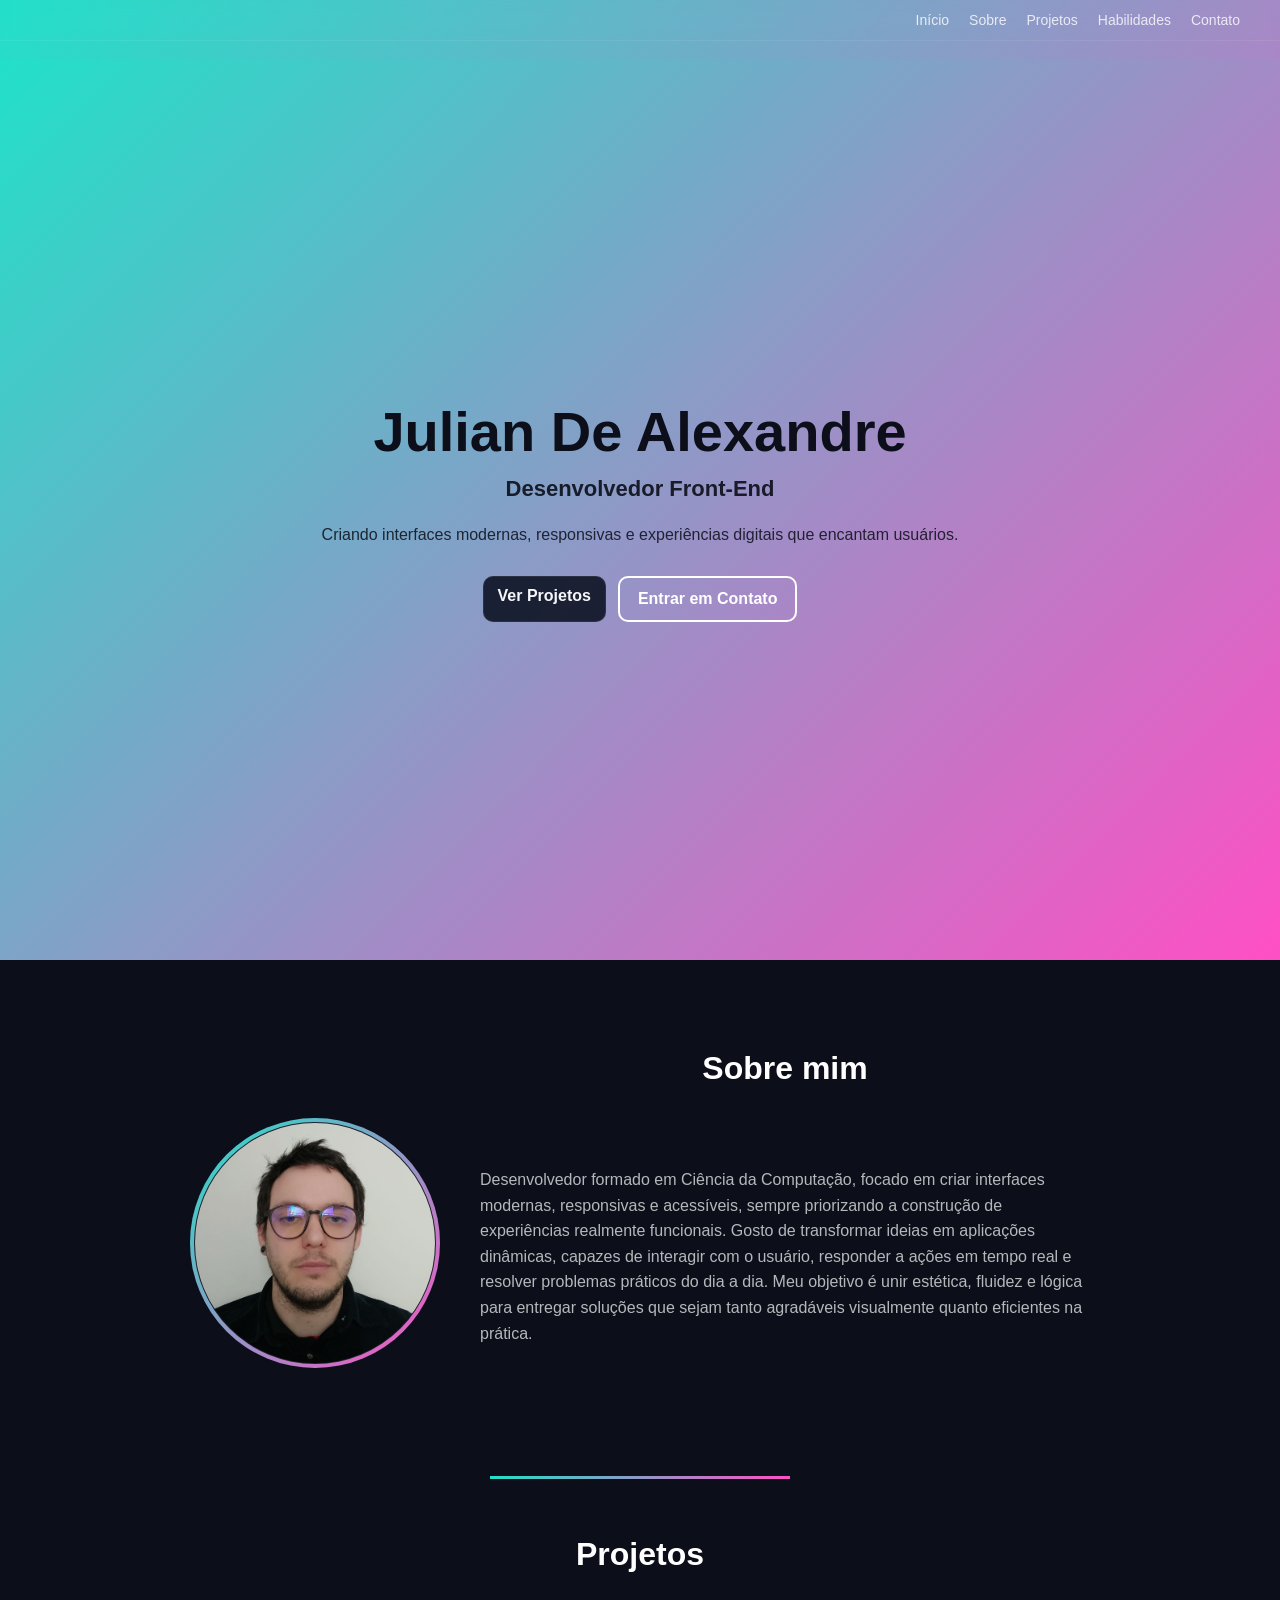
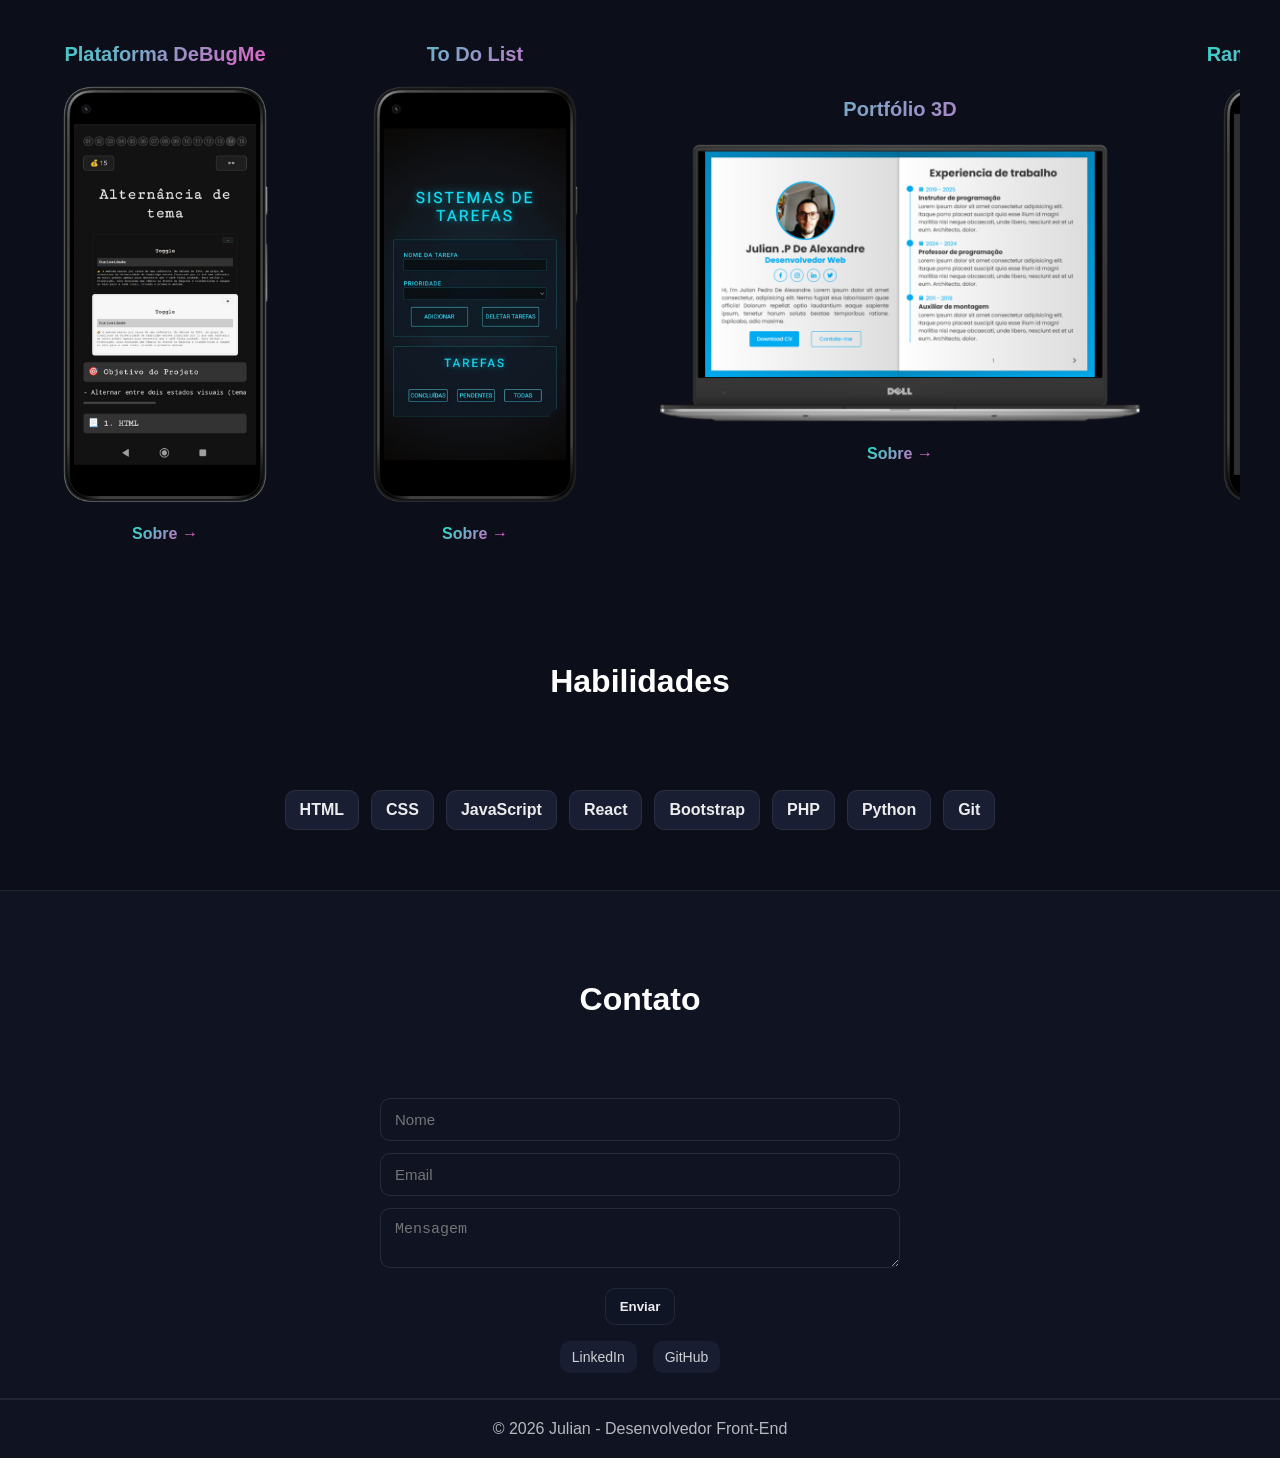
==== index.html @ 75be255b "fix: link relativo" ====
<!DOCTYPE html>
<html lang="pt-BR">

<head>
    <meta charset="UTF-8" />
    <meta name="viewport" content="width=device-width, initial-scale=1.0" />
    <title>Portfólio - Desenvolvedor Front-End</title>
    <link rel="stylesheet" href="./style.css">
    <link href='https://cdn.boxicons.com/3.0.7/fonts/brands/boxicons-brands.min.css' rel='stylesheet'>
    <!-- Basic Icons -->
<link href="https://cdn.boxicons.com/3.0.8/fonts/basic/boxicons.min.css" rel="stylesheet">
<!-- Filled Icons -->
<link href="https://cdn.boxicons.com/3.0.8/fonts/filled/boxicons-filled.min.css" rel="stylesheet">
<!-- Brand Icons -->
<link href="https://cdn.boxicons.com/3.0.8/fonts/brands/boxicons-brands.min.css" rel="stylesheet">
</head>

<body>
    <!-- Navbar fixa -->
    <header class="navbar">
        <div class="nav-container">
            <!-- <h1 class="logo">Julian</h1> -->
            <nav class="nav-links">
                <a href="#hero">Início</a>
                <a href="#sobre">Sobre</a>
                <a href="#projetos">Projetos</a>
                <a href="#habilidades">Habilidades</a>
                <a href="#contato">Contato</a>
            </nav>
        </div>
    </header>

    <!-- Hero -->
    <section id="hero" class="hero">
        <h1>Julian De Alexandre</h1>
        <h2>Desenvolvedor Front-End</h2>
        <p>Criando interfaces modernas, responsivas e experiências digitais que encantam usuários.</p>
        <div class="cta">
            <a href="#projetos" class="btn">Ver Projetos</a>
            <a href="#contato" class="btn-outline">Entrar em Contato</a>
        </div>
    </section>
    <!-- Sobre mim -->
    <section id="sobre" class="section">
        <div class="container">
            <div class="sobre">
                <div class="avatar-wrap">
                    <div class="avatar">
                        <img src="./img/1 (2).jpeg" alt="Avatar">
                    </div>
                </div>
                <div>
                    <h2 class="section-title">Sobre mim</h2>
                    <p class="paragraph-sobre">Desenvolvedor formado em Ciência da Computação, focado em criar interfaces modernas, responsivas e acessíveis, sempre priorizando a construção de experiências realmente funcionais. Gosto de transformar ideias em aplicações dinâmicas, capazes de interagir com o usuário, responder a ações em tempo real e resolver problemas práticos do dia a dia. Meu objetivo é unir estética, fluidez e lógica para entregar soluções que sejam tanto agradáveis visualmente quanto eficientes na prática.</p>
                </div>
            </div>
        </div>
    </section>
<div class="container-linha">
    <div class="linha-divisora"></div>
</div>

    <!-- Projetos -->
    <section id="projetos" class="section-projetos projetos">
        <div class="container">
            <h2 class="section-title-projects">Projetos</h2>

<!-- projeto1             -->
            <div class="projects-grid">
                <article class="card-smartphone">
                    <div class="thumb"
                        style="background-image: url('./img/WhatsApp Image 2026-01-15 at 19.53.18-portrait.png');">
                        <h3 id="3D">Plataforma DeBugMe</h3>
                    <div class="esq">
                        <i class='bx  bx-arrow-left-stroke'></i> 
                    </div>
                    <div class="dir">
                        <i class='bx  bx-arrow-right-stroke'></i> 
                    </div>
                    </div>
                    <div class="card-info">
                        <span class="card-sobre"
                            onclick="openModal('Plataforma DeBugMe', 'DeBugMe é uma plataforma criada para solucionar uma demanda real em uma escola de programação, onde faltavam projetos que ajudassem os alunos a evoluir e avançar de nível constantemente. A plataforma foi pensada para ser simples, rápida e funcional. O objetivo era ter tutoriais hospedados e de fácil acesso. ', 'https://julianpedrodealexandre.github.io/Projeto-Plataforma-DeBugMe/')">Sobre
                            →</span>
                    </div>
                </article>
<!-- projeto 2 -->
                <article class="card-smartphone">
                    <div class="thumb"
                        style="background-image: url('./img/WhatsApp\ Image\ 2026-01-15\ at\ 21.52.43-portrait.png');">
                        <h3>To Do List</h3>

                    </div>
                    <div class="card-info">
                        <span class="card-sobre"
                            onclick="openModal('To Do List', 'To Do List é um sistema de gerenciamento de tarefas que permite atribuir níveis de prioridade, filtrar itens por status de conclusão e persistir os dados localmente utilizando localStorage, garantindo que as informações permaneçam disponíveis mesmo após o encerramento da sessão do navegador. ', 'https://julianpedrodealexandre.github.io/ListaTarefasJs/')">Sobre
                            →</span>
                    </div>
                </article>
<!-- projeto 3                 -->
                <article class="card-laptop">
                    <div class="thumb-laptop"
                        style="background-image: url('./img/imagem_2026-01-15_225317561-front.png');">
                        <h3 class="h3-laptop">Portfólio 3D</h3>

                    </div>
                    <div class="card-info-laptop">
                        <span class="card-sobre-laptop"
                            onclick="openModal('Portfólio 3D', 'Portfólio 3D desenvolvido utilizando exclusivamente HTML e CSS, explorando transformações 3D, perspectiva e animações para criar uma experiência visual interativa. O projeto faz uso de CSS Transform, Transitions e Keyframes para simular profundidade, rotação e movimentos suaves, resultando em uma interface moderna e imersiva. ', 'https://julianpedrodealexandre.github.io/Portfolio3D/')">Sobre
                            →</span>
                    </div>
                </article>
<!-- projeto 4 -->
                <article class="card-smartphone">
                    <div class="thumb"
                        style="background-image: url('./img/WhatsApp\ Image\ 2026-01-19\ at\ 10.51.46-portrait.png')">
                        <h3>Ramdom User Generator</h3>

                    </div>
                    <div class="card-info">
                        <span class="card-sobre"
                            onclick="openModal('Ramdom User Generator', 'Este projeto é um Gerador de Perfil de Usuário que consome dados reais da API Random User. Ele exibe informações como nome, e-mail, data de nascimento, endereço, telefone e senha, tudo organizado em um card elegante e responsivo. O usuário pode navegar entre as informações através de ícones interativos, com animações suaves, e gerar novos perfis com um clique. O objetivo do projeto é demonstrar habilidades em HTML, CSS moderno (responsivo), JavaScript, consumo de API externa, manipulação dinâmica do DOM e criação de componentes reutilizáveis e organizados. ', 'https://julianpedrodealexandre.github.io/Card-Api/')">Sobre
                            →</span>
                    </div>
                </article>
<!-- projeto 5 -->
                <article class="card-smartphone">
                    <div class="thumb"
                        style="background-image: url('./img/WhatsApp\ Image\ 2026-01-21\ at\ 16.01.15-portrait.png')">
                        <h3>Tarefas React</h3>

                    </div>
                    <div class="card-info">
                        <span class="card-sobre"
                            onclick="openModal('Tarefas React', 'Aplicação desenvolvida em React com foco em organização pessoal. O projeto utiliza componentes reutilizáveis e hooks para gerenciar o estado da aplicação de forma simples e eficiente.', 'https://julianpedrodealexandre.github.io/Lista-de-tarefas-React/')">Sobre
                            →</span>
                    </div>
                </article>
            </div>

        </div>
    </section>

    <div id="modal" class="modal">
        <div class="modal-content">
            <span class="close" onclick="closeModal()">&times;</span>
            <h2 id="modalTitle"></h2>
            <p id="modalText"></p>
            <br>
            <span class="pill-modal">HTML</span>
            <span class="pill-modal">CSS</span>
            <span class="pill-modal">JavaScript</span>
            <br>
            <a id="modalLink" href="#" target="_blank" class="btn-github">Ver no GitHub</a>
            <span class="close" onclick="closeModal()">&times;</span>

        </div>
    </div>

    <!-- Habilidades -->
    <section id="habilidades" class="section-habilities">
        <div class="container">
            <h2 class="section-title">Habilidades</h2>
            <div class="skills-wrap">
                <div class="pill-icon">
                    <i class='bxl  bx-html5'></i>
                    <span class="pill">HTML</span>
                </div>
                <div class="pill-icon">
                    <i class='bxl  bx-css3'></i>
                    <span class="pill">CSS</span>
                </div>
                <div class="pill-icon">
                    <i class='bxl  bx-javascript'></i>
                    <span class="pill">JavaScript</span>
                </div>
                <div class="pill-icon">
                    <i class='bxl  bx-react'></i>
                    <span class="pill">React</span>
                </div>
                <div class="pill-icon">
                    <i class='bxl  bx-bootstrap'></i>
                    <span class="pill">Bootstrap</span>
                </div>
                <div class="pill-icon">
                    <i class='bxl  bx-php'></i>
                    <span class="pill">PHP</span>
                </div>
                <div class="pill-icon">
                    <i class='bxl  bx-python'></i>
                    <span class="pill">Python</span>
                </div>
                <div class="pill-icon">
                    <i class='bxl  bx-git'></i>
                    <span class="pill">Git</span>
                </div>
            </div>
        </div>
    </section>

    <!-- Contato -->
    <section id="contato" class="section contact">
        <div class="container" style="max-width: 720px;">
            <h2 class="section-title">Contato</h2>
            <form>
                <input type="text" class="input" placeholder="Nome" required />
                <input type="email" class="input" placeholder="Email" required />
                <textarea class="input" placeholder="Mensagem" required></textarea>
                <div class="actions">
                    <button type="submit" class="btn">Enviar</button>
                </div>
            </form>
            <div class="social">
                <a href="https://www.linkedin.com/in/julian-pedro-de-alexandre-ab5a91269/" target="_blank">LinkedIn</a>
                <a href="https://github.com/JulianPedroDeAlexandre" target="_blank">GitHub</a>
            </div>
        </div>
    </section>

    <footer>
        © 2026 Julian - Desenvolvedor Front-End
    </footer>

    <script src="./script.js"></script>
</body>

</html>
---- style.css ----
/* RESET E BASE */
* {
    margin: 0;
    padding: 0;
    box-sizing: border-box;
}

html,
body {
    height: 100%;
    font-family: 'Segoe UI', sans-serif;
    /* background: #0c0f1a; */
    color: #fff;
    background: linear-gradient(135deg, var(--accent-a), var(--accent-b));

}

img {
    max-width: 100%;
    display: block;
}

h1,
h2,
h3,
h4,
p {
    margin-bottom: 12px;
}

.h3-laptop{
    margin-top: 85px;
}

/* PALETA */
:root {
    --bg: #0c0f1a;
    --bg-soft: #0f1322;
    --card: #111627;
    --accent-a: #22e0c9;
    --accent-b: #ff4fc4;
    --muted: rgba(255, 255, 255, 0.7);
    --line: rgba(255, 255, 255, 0.08);
}

/* NAVBAR FIXA */
.navbar {
    position: fixed;
    top: 0;
    left: 0;
    width: 100%;
    /* Transparência + blur */
    /* background: linear-gradient(135deg, var(--accent-a), var(--accent-b)); */
    backdrop-filter: blur(10px);
    /* aplica o desfoque */
    -webkit-backdrop-filter: blur(10px);
    /* suporte Safari */

    border-bottom: 1px solid var(--line);
    z-index: 999;
    padding: 12px 24px;
    transition: background 0.3s ease;
}


.nav-container {
    max-width: 1200px;
    margin: 0 auto;
    display: flex;
    justify-content: end;
    align-items: center;
}

.logo {
    font-size: 20px;
    font-weight: 700;
    background: linear-gradient(135deg, var(--accent-a), var(--accent-b));
    -webkit-background-clip: text;
    -webkit-text-fill-color: transparent;

}

.nav-links {
    display: flex;
    gap: 20px;
}

.nav-links a {
    color: #fff;
    text-decoration: none;
    font-size: 14px;
    opacity: 0.8;
    transition: opacity 0.2s ease, color 0.2s ease;
}

.nav-links a:hover {
    opacity: 1;
    color: var(--accent-a);
}

body {
    padding-top: 60px;
}

/* HERO */
.hero {
    min-height: 100vh;
    display: flex;
    flex-direction: column;
    justify-content: center;
    align-items: center;
    text-align: center;
    background: linear-gradient(135deg, var(--accent-a), var(--accent-b));
    color: #0c0f1a;
    padding: 24px;
}

.hero h1 {
    font-size: clamp(32px, 6vw, 56px);
    font-weight: 800;
}

.hero h2 {
    font-size: clamp(16px, 2.2vw, 22px);
    opacity: 0.9;
}

.hero p {
    max-width: 640px;
    margin-top: 12px;
    opacity: 0.85;
}

.hero .cta {
    margin-top: 20px;
    display: inline-flex;
    gap: 12px;
    flex-wrap: wrap;
}

.btn,
.btn-outline {
    padding: 12px 18px;
    border-radius: 10px;
    font-weight: 600;
    text-decoration: none;
    cursor: pointer;
    transition: transform .2s ease, opacity .2s ease, background .2s ease;
}

.btn {
    padding: 10px 14px;
    border-radius: 10px;
    background: var(--card);
    border: 1px solid var(--line);
    font-weight: 600;
    color: #fff;
    opacity: 0.92;
    transition: transform .2s ease, opacity .2s ease;
}

.btn:hover {
    transform: scale(1.04);
}

.btn-outline {
    border: 2px solid #fff;
    color: #fff;
    background: transparent;
}

.btn-outline:hover {
    background: rgba(255, 255, 255, 0.12);
    transform: scale(1.03);
}

/* SEÇÕES BASE */
.section {
    padding: 50px 12px 0 12px;
    background: var(--bg);
    color: #fff;
}

.section-projetos{
    padding: 0 12px 0 12px;
    background: var(--bg);
    color: #fff;
}

.section-habilities {
    padding: 60px;
    background: var(--bg);
    color: #fff;
}


.container {
    width: 100%;
    max-width: 1200px;
    margin: 0 auto;
}

.section-title {
    font-size: clamp(24px, 4vw, 32px);
    font-weight: 800;
    text-align: center;
    margin-bottom: 80px;
    margin-top: 40px;
}

.section-title-projects{
    font-size: clamp(24px, 4vw, 32px);
    font-weight: 800;
    text-align: center;
    margin-bottom: 70px;
}

/* SOBRE MIM */
.sobre {
    display: grid;
    grid-template-columns: 140px 1fr;
    gap: 150px;
    align-items: center;
    justify-content: center;
    max-width: 900px;
    margin: 0 auto;
}

.avatar-wrap {
    width: 250px;
    height: 250px;
    border-radius: 50%;
    padding: 4px;
    background: linear-gradient(135deg, var(--accent-a), var(--accent-b));
}

.avatar {
    width: 100%;
    height: 100%;
    border-radius: 50%;
    background: var(--bg);
    overflow: hidden;
    border: 1px solid var(--line);
}

.avatar img {
    width: 100%;
    height: 100%;
    object-fit: cover;
    object-position: center;
    object-position: center -80px;

}

.sobre p {
    color: var(--muted);
    line-height: 1.6;
}

/* PROJETOS */



/* CARD EM FORMATO DE SMARTPHONE */
.card-smartphone {
    margin-top: 20px;
    width: 250px;
    /* largura perfeita */
    height: 480px;
    /* proporção smartphone */
    background: transparent;
    border-radius: 32px;
    /* padding: 14px; */
    display: flex;
    flex-direction: column;
    align-items: center;
    transition: .3s ease;
}

.card-laptop {
    width: 480px;
    /* largura perfeita */
    height: 420px;
    /* proporção smartphone */
    background: transparent;
    border-radius: 32px;
    /* padding: 14px; */
    display: flex;
    flex-direction: column;
    align-items: center;
    transition: .3s ease;
}

.card-smartphone:hover {
    transform: translateY(-6px);
}

.card-laptop:hover{
    transform: translateY(-6px);

}

/* Área que mostra o print do projeto */
.card-smartphone .thumb {
    width: 100%;
    height: 100%;
    background-size: cover;
    background-position: top;
    background-repeat: no-repeat;
    border-radius: 22px;
}

.card-laptop .thumb-laptop {
    width: 100%;
    height: 100%;
    background-size: cover;
    background-position: top;
    background-repeat: no-repeat;
    border-radius: 22px;
}
/* Texto inferior */
.card-info {
    text-align: center;
}
.card-info-laptop {
    text-align: center;
    
}

h3 {
    font-size: 20px;
    text-align: center;
    margin: -20px;
    background: linear-gradient(135deg, var(--accent-a), var(--accent-b));
    -webkit-background-clip: text;
    background-clip: text;
    color: transparent;
}

h5{
    /* display: none; */
    font-size: 15px;
    text-align: center;
    background: linear-gradient(135deg, var(--accent-a), var(--accent-b));
    -webkit-background-clip: text;
    background-clip: text;
    margin-top: -50px;
    margin-bottom: 20px;
}

.paragraph-sobre{
    margin-bottom: 130px;

}

.container-linha{
    
width: 100%;
height: 60px;
display: flex;
justify-content: center;
background-color: #0c0f1a;
}

.linha-divisora{
    height: 3px;
    width: 300px;
    background: linear-gradient(135deg, var(--accent-a), var(--accent-b));
}

.card-info a{
    display: inline-block;
    /* margin-top: 5px; */
    font-weight: 600;
    background: linear-gradient(135deg, var(--accent-a), var(--accent-b));
    -webkit-background-clip: text;
    background-clip: text;
    color: transparent;
     margin-top: 15px;
    padding: 10px 16px;
}

.btn-github {
    display: inline-block;
    margin-top: 15px;
    padding: 10px 16px;
    background: #1b2035;
    color: #fff;
    border-radius: 10px;
    text-decoration: none;
    transition: transform .2s ease, opacity .2s ease;

}

.btn-github:hover{
    
    transform: translateY(-3px);
    opacity: 1;

}

.pill-modal {
    padding: 4px 8px;
    border-radius: 10px;
    background: #1b2035;
    border: 1px solid var(--line);
    font-weight: 400;
    color: #fff;
    opacity: 0.92;
    transition: transform .2s ease, opacity .2s ease;
    /* background: linear-gradient(135deg, var(--accent-a), var(--accent-b)); */
}

.card-sobre {
    font-weight: 600;
    background: linear-gradient(135deg, var(--accent-a), var(--accent-b));
    -webkit-background-clip: text;
    background-clip: text;
    color: transparent;
    cursor: pointer;
    
}

.card-sobre-laptop {
    font-weight: 600;
    background: linear-gradient(135deg, var(--accent-a), var(--accent-b));
    -webkit-background-clip: text;
    background-clip: text;
    color: transparent;
    cursor: pointer;
    
}

.card-sobre:hover, .card-sobre-laptop:hover {
    opacity: .8;
}

 .dir{
        position:relative;
        top: 200px;
        left: 230px;
        font-size: 20px;
        display: none;
    }

    .esq {
        position: relative;
        top: 229px;
        right: 1px;
        font-size: 20px;
        display: none;
     
    }

@media (min-width: 768px) {
    .card {
        grid-column: span 4;
    }

    .card__thumb {
        height: 160px;
    }
    

   
}

/* HABILIDADES */
.skills-wrap {
    display: flex;
    flex-wrap: wrap;
    gap: 12px;
    justify-content: center;
    max-width: 900px;
    margin: 0 auto;
}

.pill {
    padding: 10px 14px;
    border-radius: 10px;
    background: #1b2035;
    border: 1px solid var(--line);
    font-weight: 600;
    color: #fff;
    opacity: 0.92;
    transition: transform .2s ease, opacity .2s ease;
    /* background: linear-gradient(135deg, var(--accent-a), var(--accent-b)); */
}

.pill-modal {
    padding: 4px 8px;
    border-radius: 10px;
    background: #1b2035;
    border: 1px solid var(--line);
    font-weight: 400;
    color: #fff;
    opacity: 0.92;
    transition: transform .2s ease, opacity .2s ease;
    /* background: linear-gradient(135deg, var(--accent-a), var(--accent-b)); */
}

.pill-icon {
    display: flex;
    flex-direction: column;
    align-items: center;
}

.pill-icon i {
    font-size: 60px;
    margin-bottom: 10px;

}

/* .pill-modal:hover{
    transform: translateY(-3px);
    opacity: 1;
    cursor:pointer;
} */

.pill:hover {
    transform: translateY(-3px);
    opacity: 1;
}

/* CONTATO */
.contact {
    background: #0f1322;
    border-top: 1px solid var(--line);
    border-bottom: 1px solid var(--line);
}

.contact form {
    max-width: 520px;
    margin: 0 auto;
    display: grid;
    gap: 12px;
}

.input {
    width: 100%;
    padding: 12px 14px;
    border-radius: 10px;
    background: #0f1322;
    border: 1px solid rgba(255, 255, 255, 0.1);
    color: #fff;
    font-size: 15px;
    transition: border-color .2s ease, box-shadow .2s ease;
}

.input:focus {
    outline: none;
    border-color: var(--accent-a);
    box-shadow: 0 0 0 3px rgba(34, 224, 201, 0.15);
}

.contact .actions {
    display: flex;
    justify-content: center;
    margin-top: 8px;
}

.social {
    display: flex;
    justify-content: center;
    gap: 16px;
    margin-top: 16px;
    margin-bottom: 25px;

}

.social a {
    background: #1b2035;
    padding: 8px 12px;
    border-radius: 10px;
    text-decoration: none;
    color: #fff;
    font-size: 14px;
    opacity: 0.8;
    transition: opacity .2s ease, transform .2s ease;
}

.social a:hover {
    opacity: 1;
    transform: translateY(-2px);
}

/* FOOTER */
footer {
    padding: 20px;
    text-align: center;
    color: var(--muted);
    border-top: 1px solid var(--line);
    background: #0f1322;


}

/* Modal */
.modal {
    display: none;
    position: fixed;
    inset: 0;
    background: rgba(0,0,0,0.6);
    justify-content: center;
    align-items: center;
    z-index: 9999; /* mais alto */
}

.modal-content {
        background: linear-gradient(135deg, var(--accent-a), var(--accent-b));

    width: 90%;
    max-width: 500px;
    padding: 20px;
    border-radius: 12px;
    position: relative; /* necessário */
    z-index: 10000; /* garante sobreposição */
    color: #0c0f1a;
}


.close {
    position: absolute;
    right: 12px;
    top: -3px;
    font-size: 32px;
    cursor: pointer;
    color: #000;
    z-index: 10001;
}
.close:hover {
    opacity: .6;
}


/* PROJETOS - CARROSSEL HORIZONTAL */
.projects-grid {
    display: flex;
    gap: 60px;
    overflow-x: auto;
    overflow-y: hidden;
    white-space: nowrap;
    scroll-behavior: smooth;
    cursor: grab;
    padding-bottom: 20px;
}   

.projects-grid:active {
    cursor: grabbing;
}

.projects-grid > * {
    flex: 0 0 auto; /* impede que os cards estiquem */
}

.projects-grid::-webkit-scrollbar {
    display: none; /* oculta scrollbar */
}
.h3-laptop{
    margin-top: 55px;
}
/* --------------------------------------------------RESPONSIVIDADE-------------------------------------- */
@media (max-width: 480px) {
   .nav-container {
   
    justify-content: center;
    
}

    body {
    padding-top: 0;
}
  h1 {
    font-size: clamp(24px, 8vw, 32px);
  }
  h2 {
    font-size: clamp(14px, 5vw, 18px);
    text-align: center;

  }


  p {
    font-size: 14px;
    line-height: 1.4;
  }

  .h3-laptop{
    margin-top: 85px;
}

.section-title-projects{
    font-size: clamp(24px, 4vw, 32px);
    font-weight: 800;
    text-align: center;
    margin-bottom: 35px;
}
}


@media (max-width: 480px) {
  .nav-links {
    gap: 12px;
  }
  .nav-links a {
    font-size: 12px;
  }
}
@media (max-width: 480px) {

    .dir, .esq{
        display: block;
    }

    .dir{
        top: 260px;
        left: 312px;
        font-size: 30px;
        color: #fff;
        
    }

    .esq{
        top: 294px;
        right: 10px;
        font-size: 30px;
color: #fff;
    }
  .card-smartphone {
    width: 100%;
    height: 100%;
    margin: 25px auto 20px auto;
  }
  .card-laptop {
    width: 90%;
    height: auto;
    margin: 0 200px 20px 200px;
  }

  .card-smartphone .thumb{
    height: 610px; /* altura fixa mais amigável */
  }

  .card-laptop .thumb-laptop {
    width: 650px;
    height: 530px; /* altura fixa mais amigável */
  }

}
@media (max-width: 480px) {
  .projects-grid {
    gap: 20px;
    padding: 0 10px 20px 10px;
  }
}
@media (max-width: 480px) {
  .section {
    padding: 40px 8px 0 8px;
  }
  .section-title {
    margin-bottom: 40px;
    font-size: 22px;
  }
}
@media (max-width: 480px) {
  .sobre {
    grid-template-columns: 1fr;
    gap: 20px;
    text-align: center;
  }
  .avatar-wrap {
    margin: 0 auto;
  }

  .nav-container {
   
    justify-content: center;
    
}
}
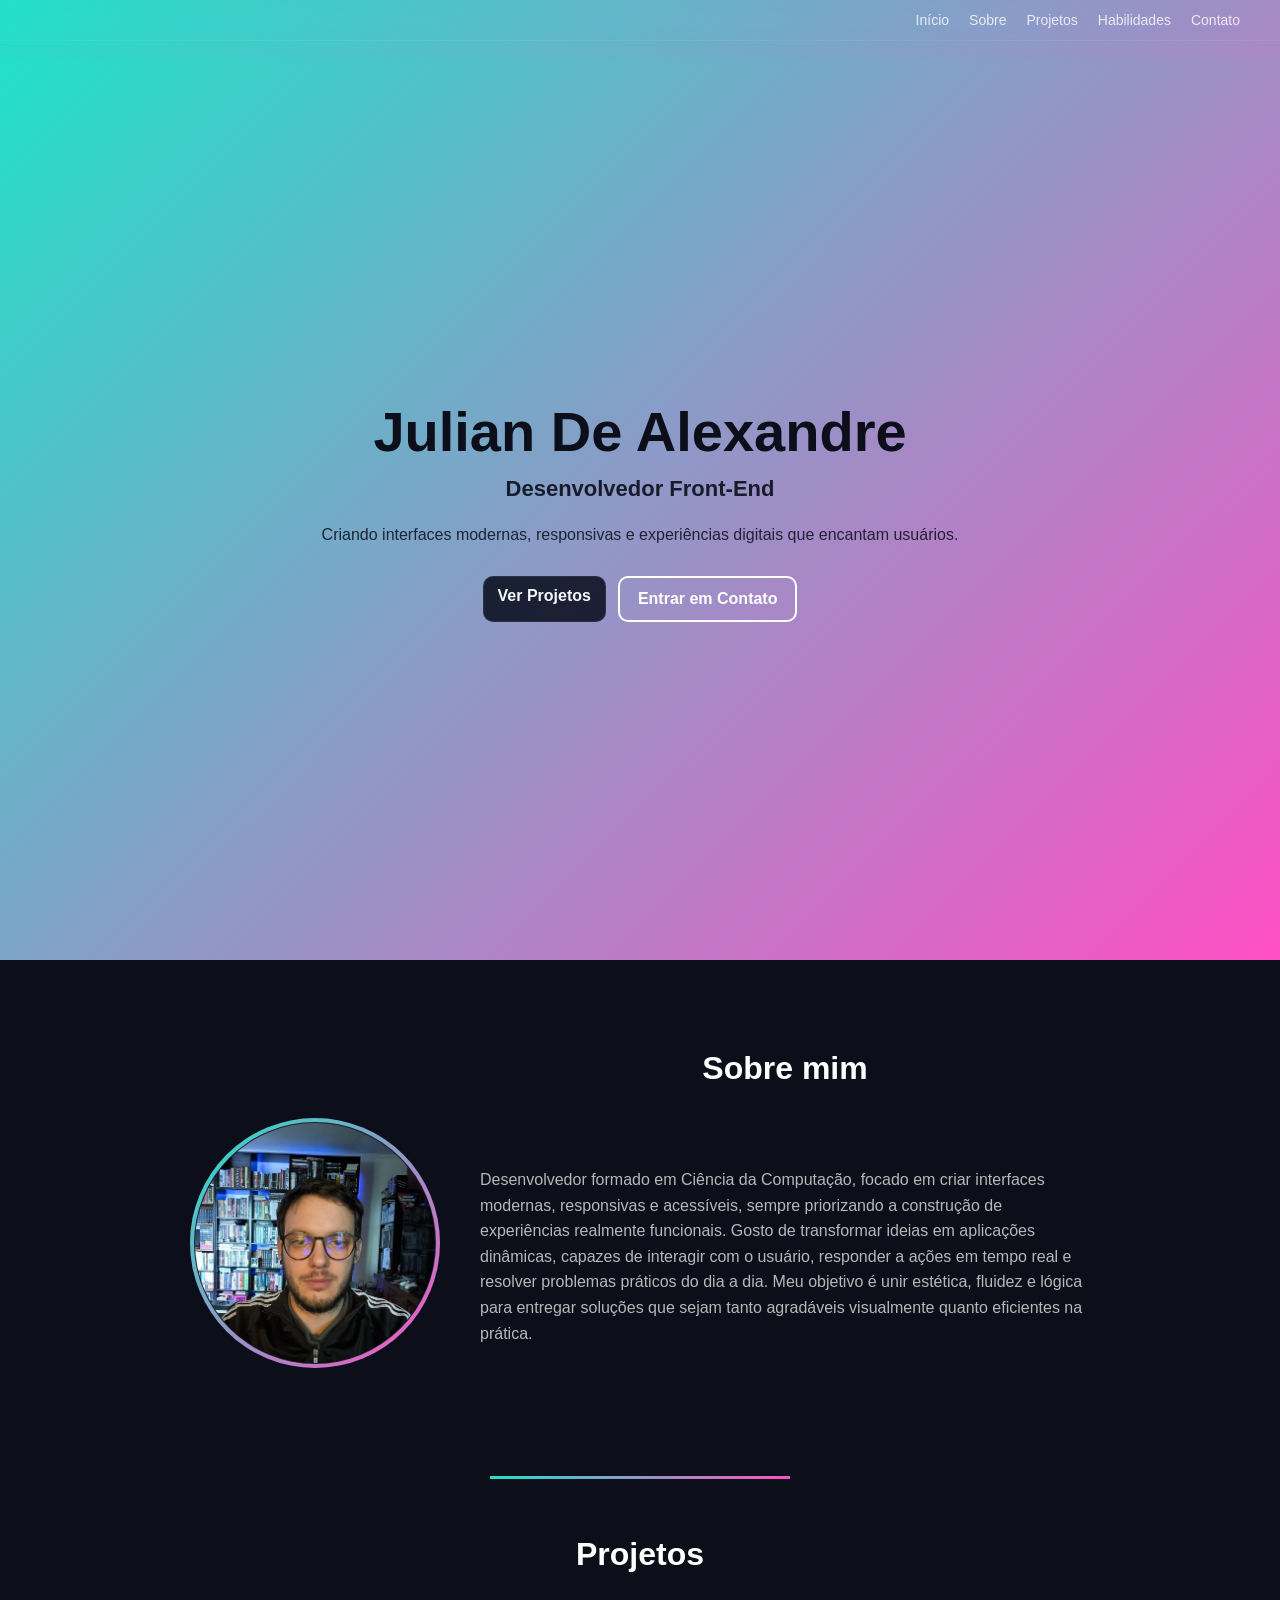
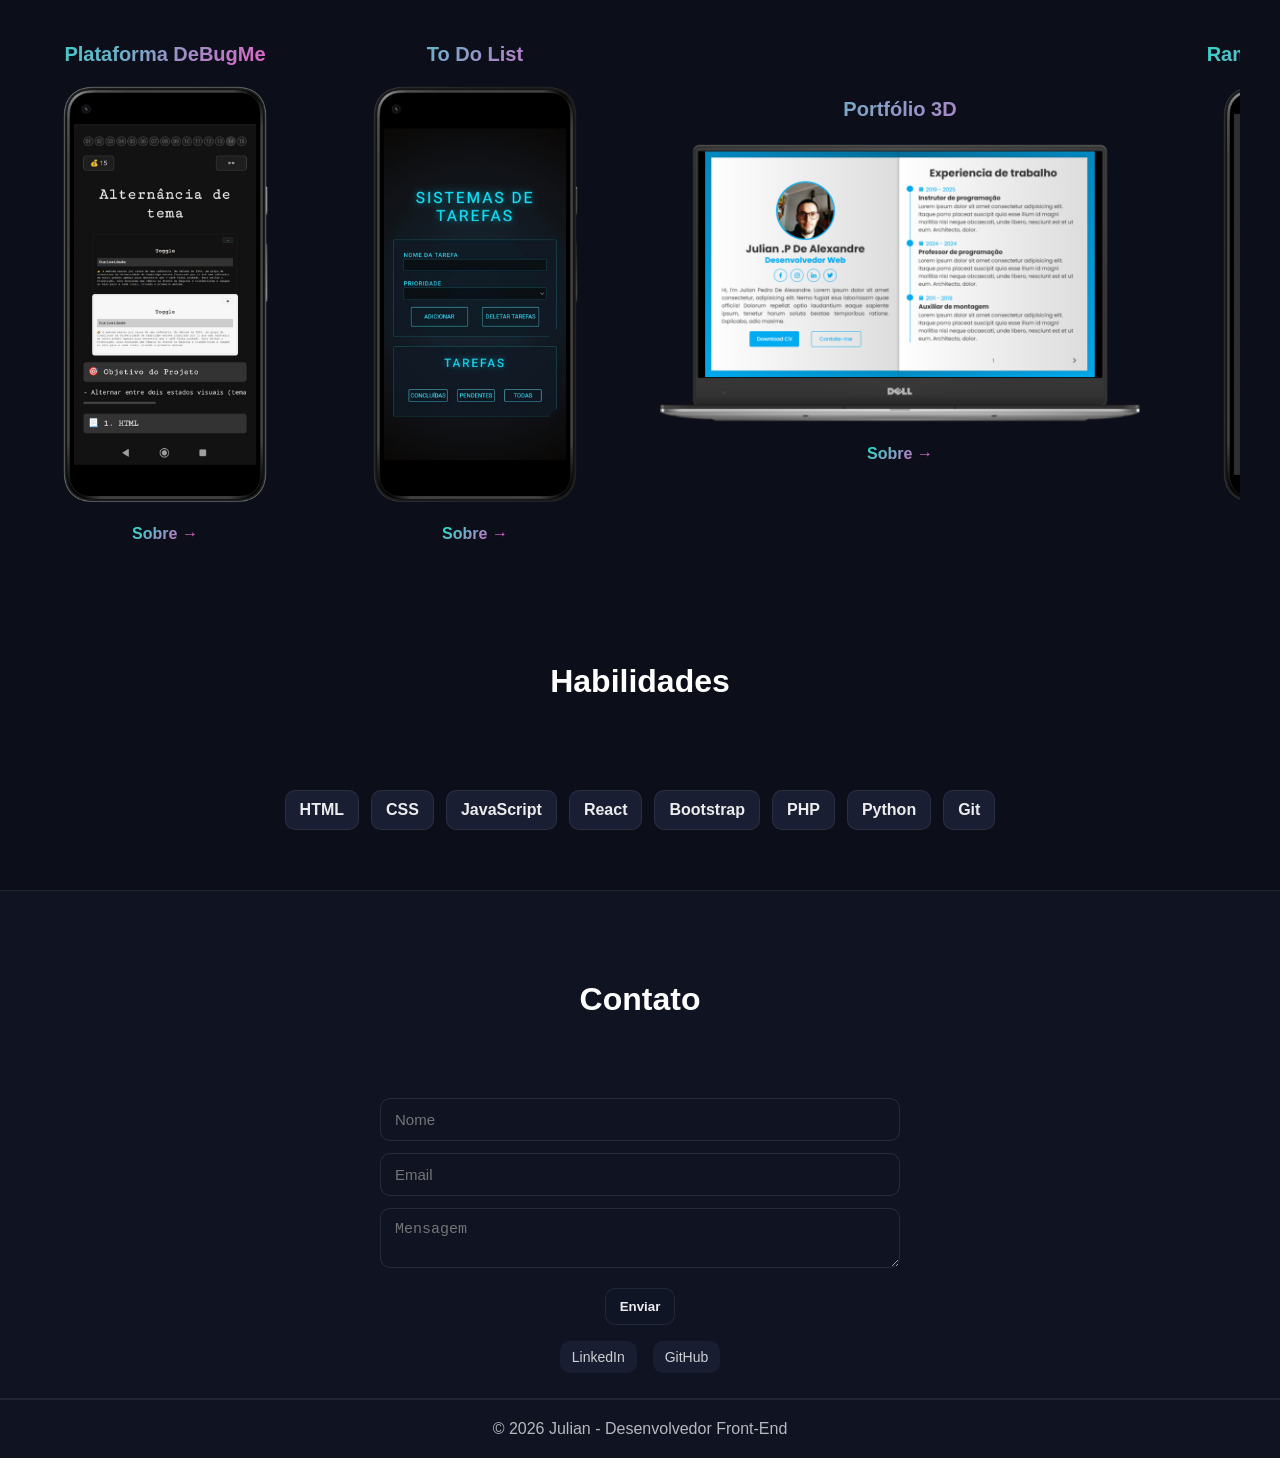
==== commit 339faef7: "fix: foto perfil icon head" ====
--- a/index.html
+++ b/index.html
@@ -13,6 +13,8 @@
 <link href="https://cdn.boxicons.com/3.0.8/fonts/filled/boxicons-filled.min.css" rel="stylesheet">
 <!-- Brand Icons -->
 <link href="https://cdn.boxicons.com/3.0.8/fonts/brands/boxicons-brands.min.css" rel="stylesheet">
+<link rel="icon" type="image/png" href="./img/logo.png">
+
 </head>
 
 <body>
@@ -46,7 +48,7 @@
             <div class="sobre">
                 <div class="avatar-wrap">
                     <div class="avatar">
-                        <img src="./img/1 (2).jpeg" alt="Avatar">
+                        <img src="./img/ist my.jpeg" alt="Avatar">
                     </div>
                 </div>
                 <div>
--- a/style.css
+++ b/style.css
@@ -248,7 +248,7 @@
     height: 100%;
     object-fit: cover;
     object-position: center;
-    object-position: center -80px;
+    object-position: center -25px;
 
 }
 
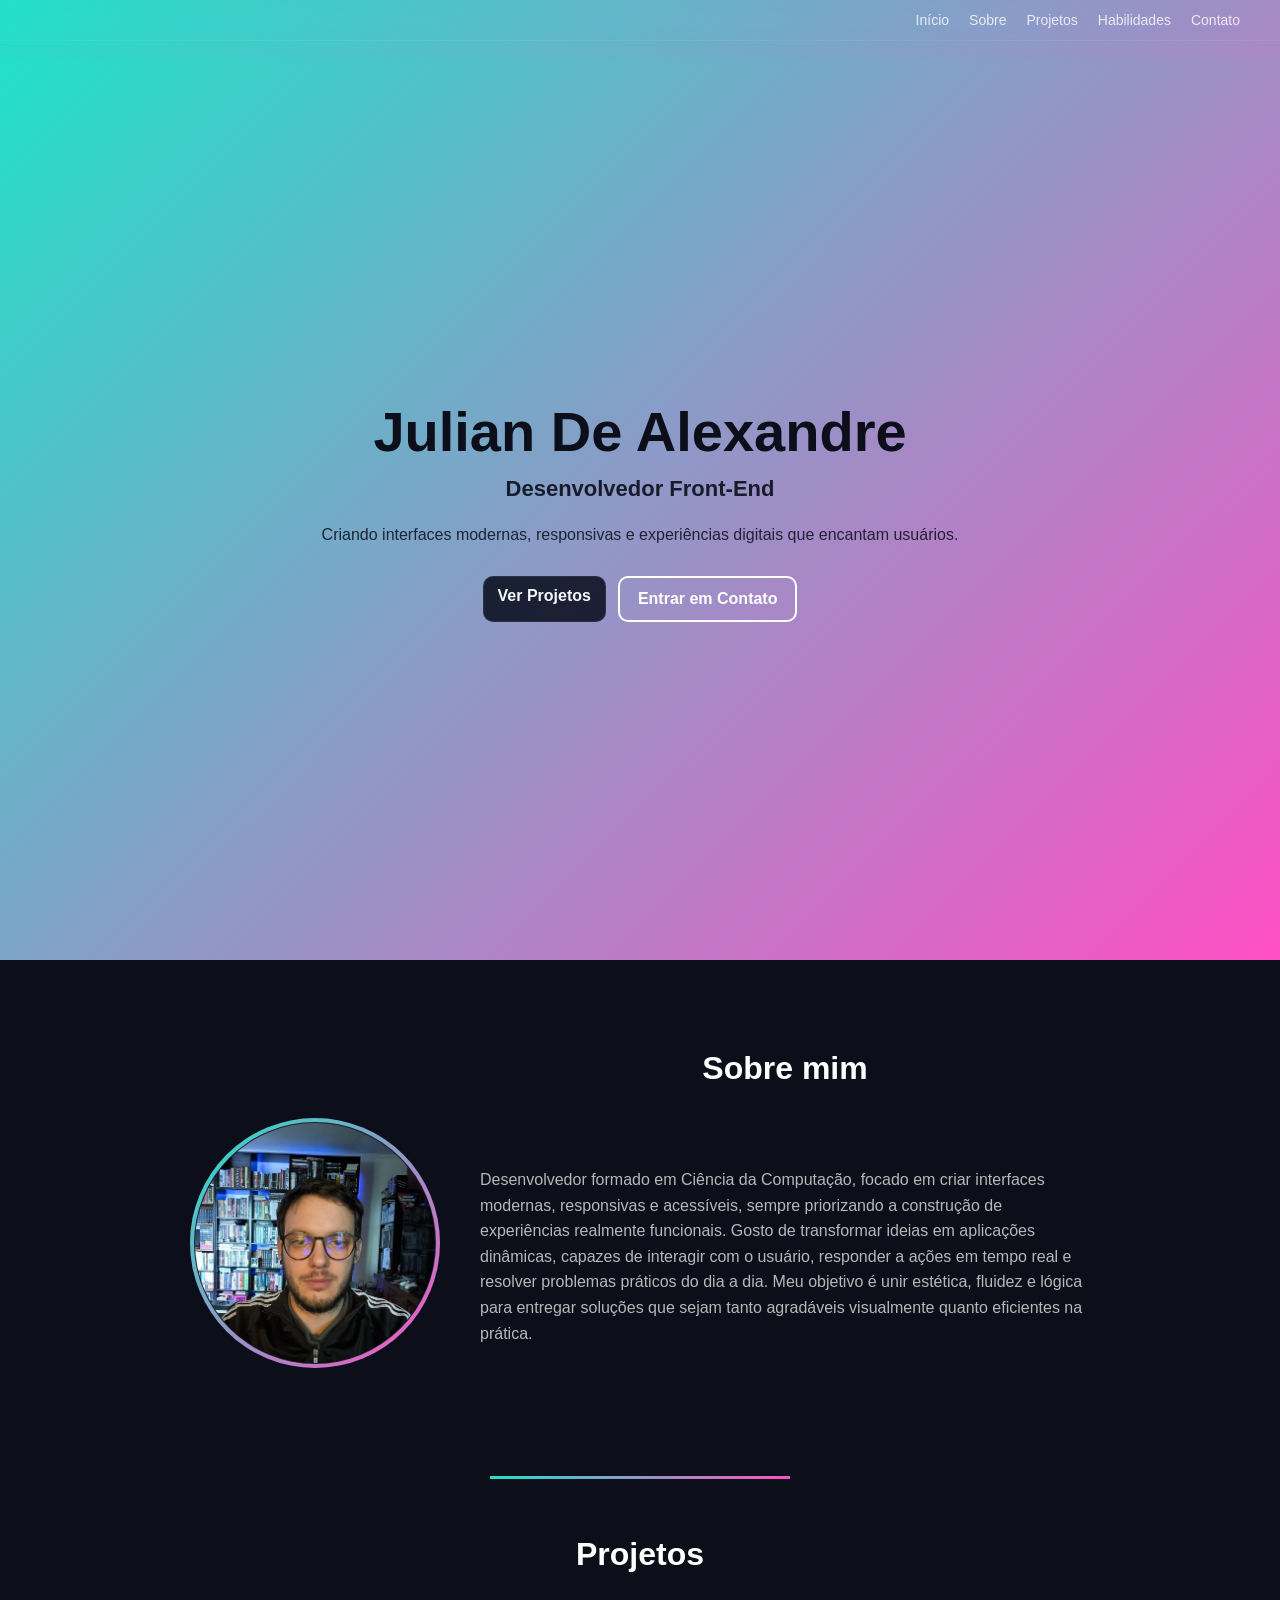
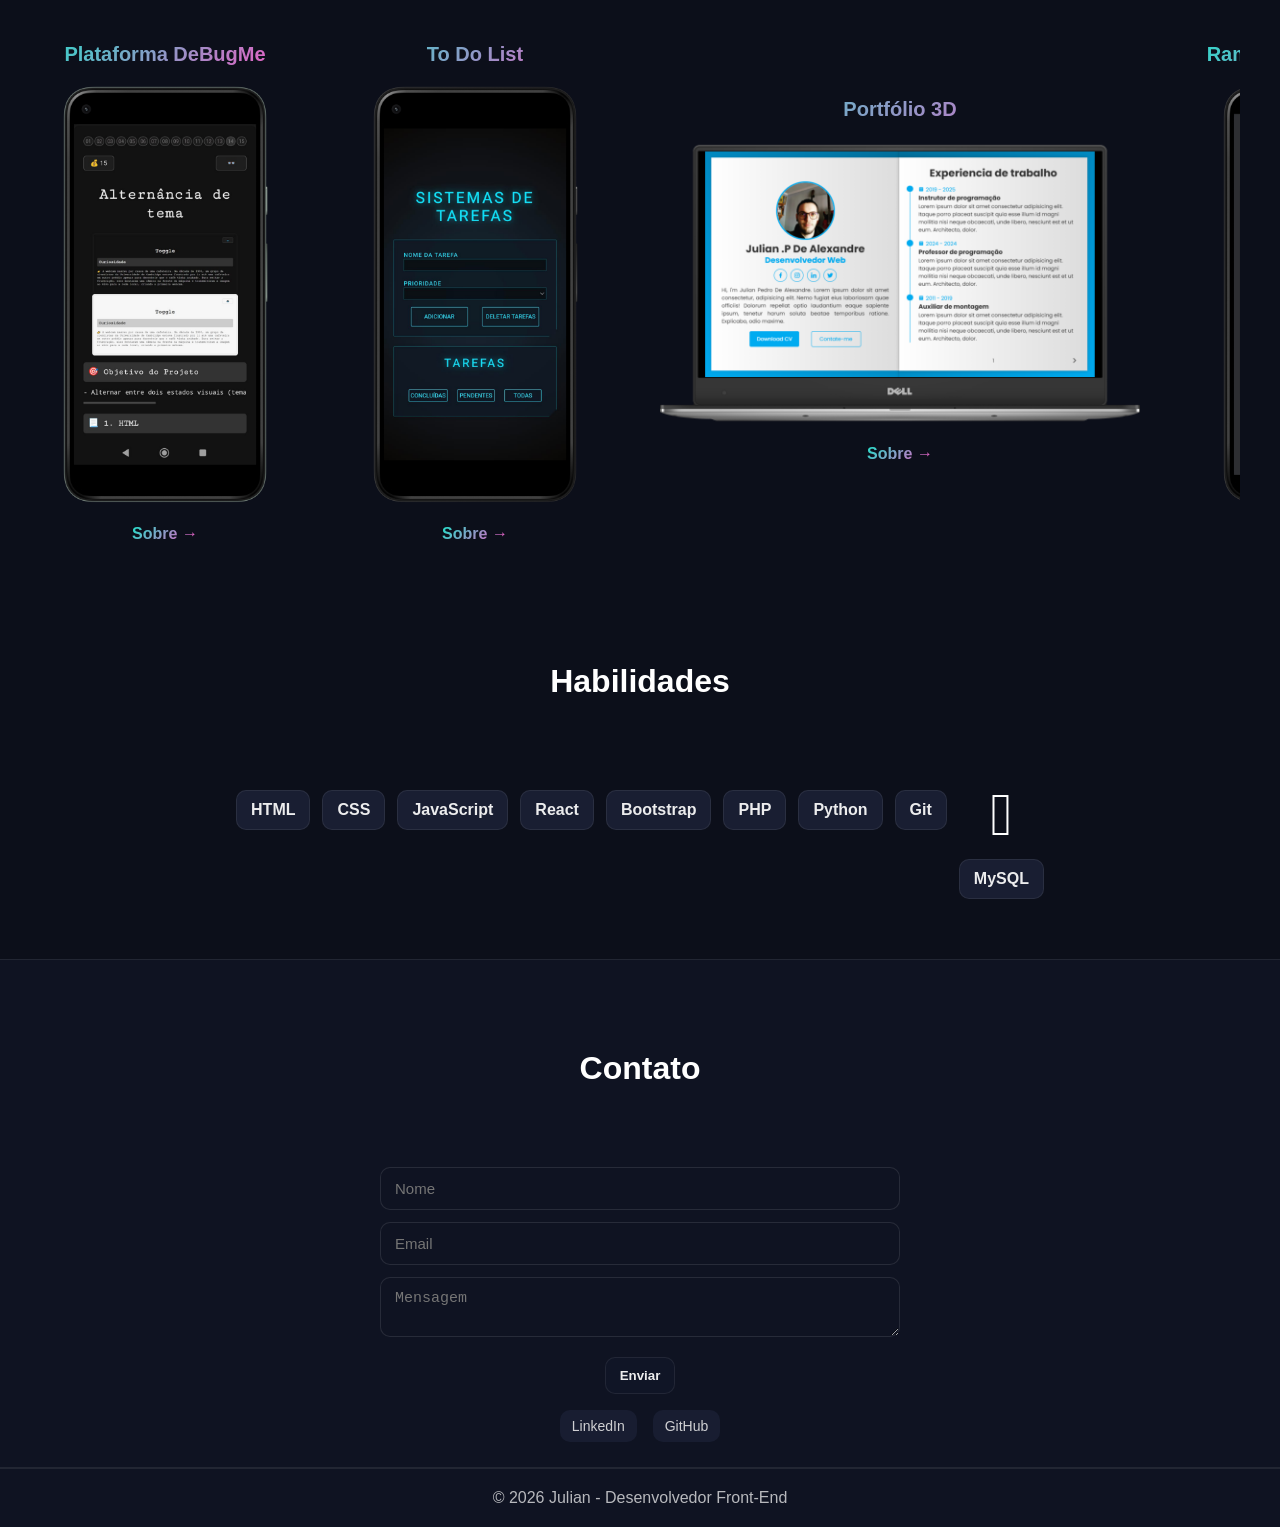
==== commit 96a27c98: "feat: icone de banco de dados" ====
--- a/index.html
+++ b/index.html
@@ -13,6 +13,7 @@
 <link href="https://cdn.boxicons.com/3.0.8/fonts/filled/boxicons-filled.min.css" rel="stylesheet">
 <!-- Brand Icons -->
 <link href="https://cdn.boxicons.com/3.0.8/fonts/brands/boxicons-brands.min.css" rel="stylesheet">
+<link href='https://unpkg.com/boxicons@2.1.4/css/boxicons.min.css' rel='stylesheet'>
 <link rel="icon" type="image/png" href="./img/logo.png">
 
 </head>
@@ -196,6 +197,10 @@
                     <i class='bxl  bx-git'></i>
                     <span class="pill">Git</span>
                 </div>
+                <div class="pill-icon">
+                    <i class='bxs bxs-data'></i>
+                    <span class="pill">MySQL</span>
+                </div>
             </div>
         </div>
     </section>
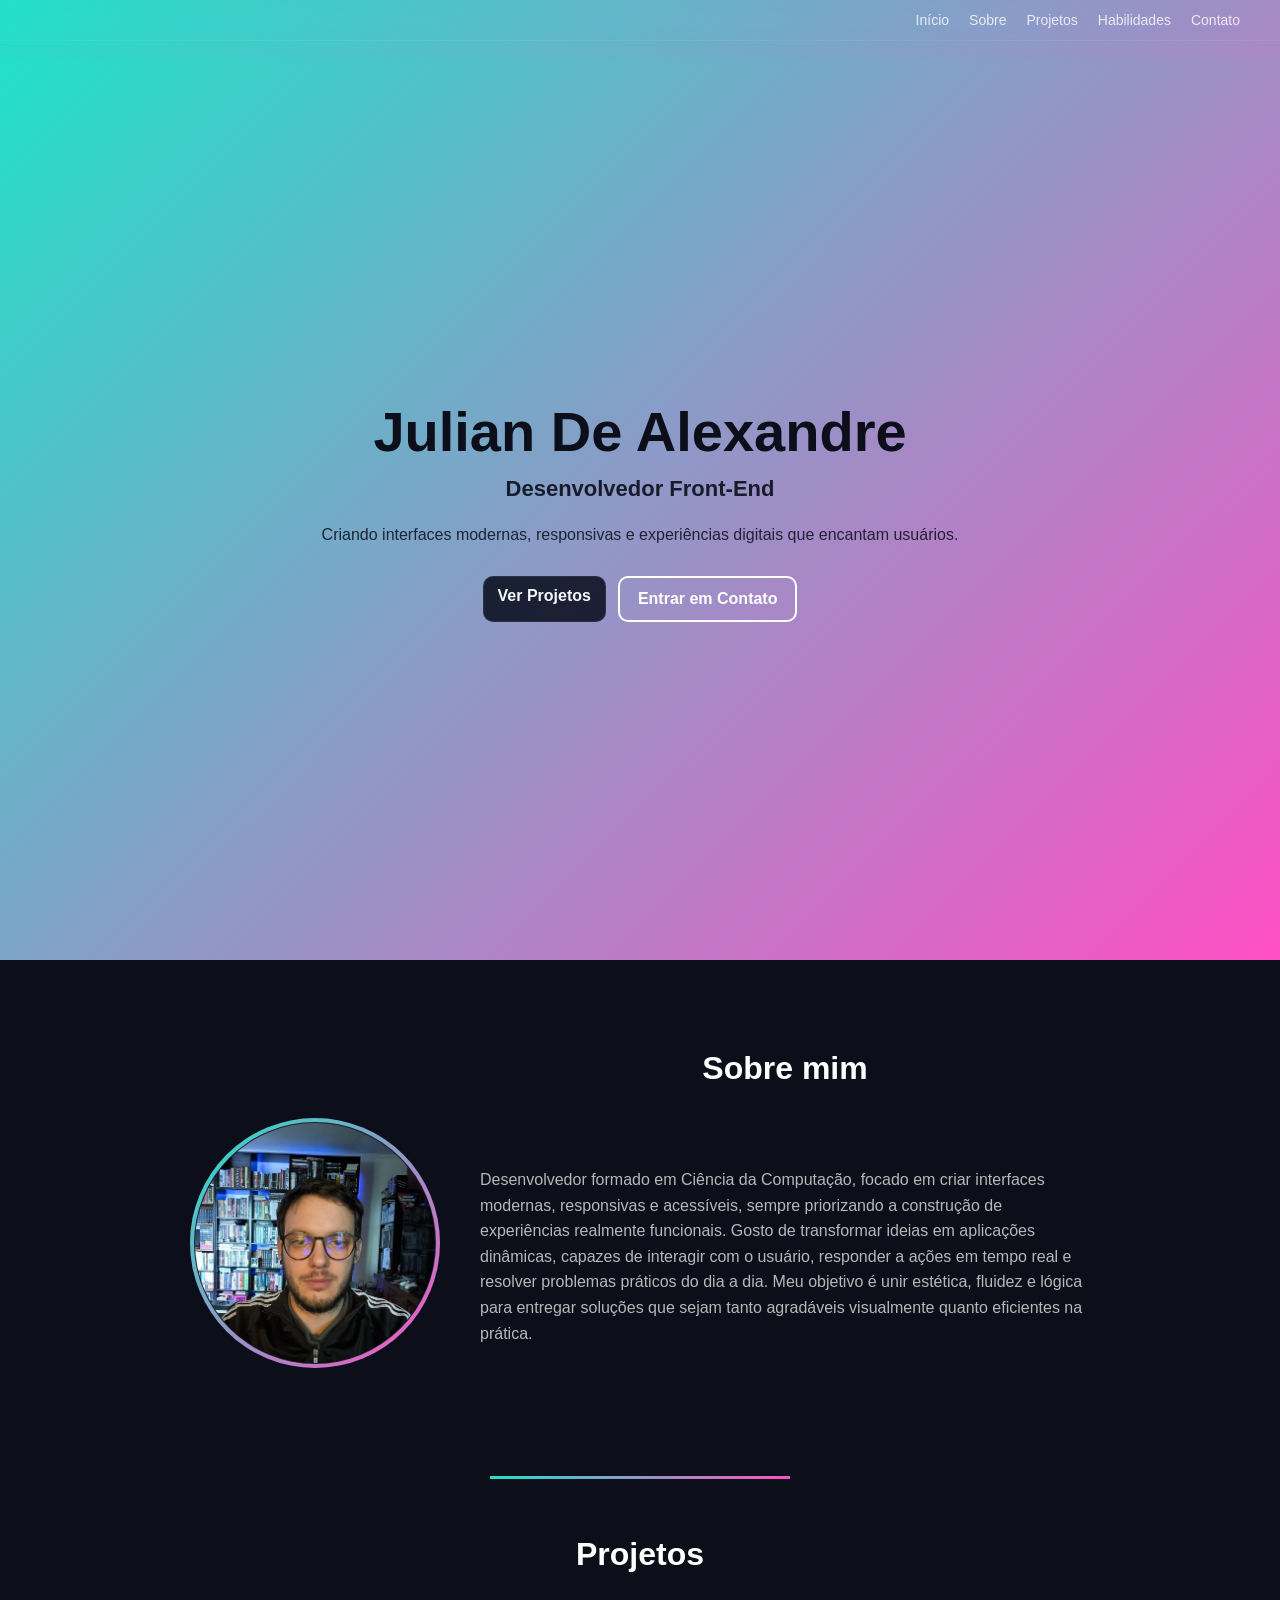
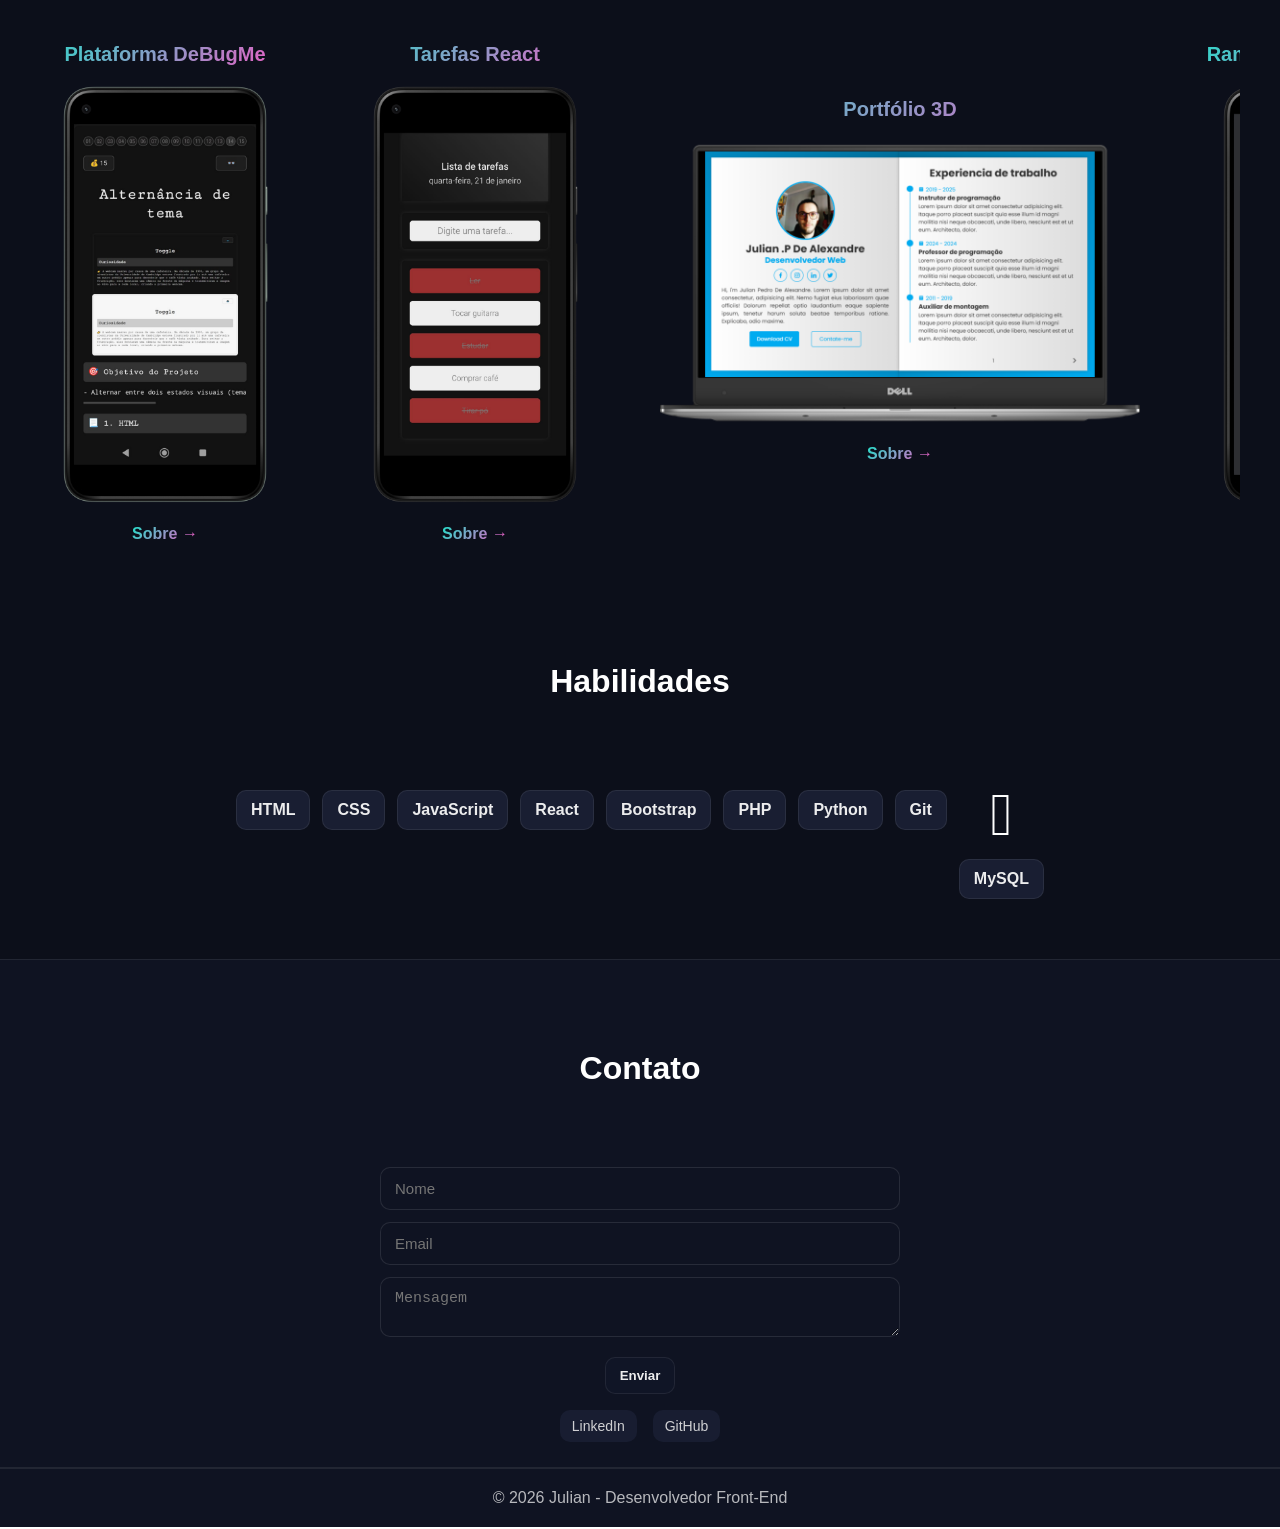
==== commit 3ec906ea: "fix: modal" ====
--- a/index.html
+++ b/index.html
@@ -83,23 +83,24 @@
                     </div>
                     <div class="card-info">
                         <span class="card-sobre"
-                            onclick="openModal('Plataforma DeBugMe', 'DeBugMe é uma plataforma criada para solucionar uma demanda real em uma escola de programação, onde faltavam projetos que ajudassem os alunos a evoluir e avançar de nível constantemente. A plataforma foi pensada para ser simples, rápida e funcional. O objetivo era ter tutoriais hospedados e de fácil acesso. ', 'https://julianpedrodealexandre.github.io/Projeto-Plataforma-DeBugMe/')">Sobre
-                            →</span>
-                    </div>
-                </article>
-<!-- projeto 2 -->
-                <article class="card-smartphone">
-                    <div class="thumb"
-                        style="background-image: url('./img/WhatsApp\ Image\ 2026-01-15\ at\ 21.52.43-portrait.png');">
-                        <h3>To Do List</h3>
-
-                    </div>
-                    <div class="card-info">
-                        <span class="card-sobre"
-                            onclick="openModal('To Do List', 'To Do List é um sistema de gerenciamento de tarefas que permite atribuir níveis de prioridade, filtrar itens por status de conclusão e persistir os dados localmente utilizando localStorage, garantindo que as informações permaneçam disponíveis mesmo após o encerramento da sessão do navegador. ', 'https://julianpedrodealexandre.github.io/ListaTarefasJs/')">Sobre
-                            →</span>
-                    </div>
-                </article>
+                            onclick="openModal('Plataforma DeBugMe', 'DeBugMe é uma plataforma criada para solucionar uma demanda real em uma escola de programação, onde faltavam projetos que ajudassem os alunos a evoluir e avançar de nível constantemente. A plataforma foi pensada para ser simples, rápida e funcional. O objetivo era ter tutoriais hospedados e de fácil acesso. ', 'https://julianpedrodealexandre.github.io/Projeto-Plataforma-DeBugMe/', ['bx bxl-html5', 'bx bxl-css3', 'bx bxl-javascript'] )">Sobre
+                            →</span>
+                    </div>
+                </article>
+                <!-- projeto 5 -->
+                <article class="card-smartphone">
+                    <div class="thumb"
+                        style="background-image: url('./img/WhatsApp\ Image\ 2026-01-21\ at\ 16.01.15-portrait.png')">
+                        <h3>Tarefas React</h3>
+
+                    </div>
+                    <div class="card-info">
+                        <span class="card-sobre"
+                            onclick="openModal('Tarefas React', 'Aplicação desenvolvida em React com foco em organização pessoal. O projeto utiliza componentes reutilizáveis e hooks para gerenciar o estado da aplicação de forma simples e eficiente.', 'https://julianpedrodealexandre.github.io/Lista-de-tarefas-React/', ['bx bxl-html5', 'bx bxl-css3', 'bx bxl-javascript', 'bx bxl-react'])">Sobre
+                            →</span>
+                    </div>
+                </article>
+
 <!-- projeto 3                 -->
                 <article class="card-laptop">
                     <div class="thumb-laptop"
@@ -109,7 +110,7 @@
                     </div>
                     <div class="card-info-laptop">
                         <span class="card-sobre-laptop"
-                            onclick="openModal('Portfólio 3D', 'Portfólio 3D desenvolvido utilizando exclusivamente HTML e CSS, explorando transformações 3D, perspectiva e animações para criar uma experiência visual interativa. O projeto faz uso de CSS Transform, Transitions e Keyframes para simular profundidade, rotação e movimentos suaves, resultando em uma interface moderna e imersiva. ', 'https://julianpedrodealexandre.github.io/Portfolio3D/')">Sobre
+                            onclick="openModal('Portfólio 3D', 'Portfólio 3D desenvolvido utilizando exclusivamente HTML e CSS, explorando transformações 3D, perspectiva e animações para criar uma experiência visual interativa. O projeto faz uso de CSS Transform, Transitions e Keyframes para simular profundidade, rotação e movimentos suaves, resultando em uma interface moderna e imersiva. ', 'https://julianpedrodealexandre.github.io/Portfolio3D/', ['bx bxl-html5', 'bx bxl-css3', 'bx bxl-javascript'])">Sobre
                             →</span>
                     </div>
                 </article>
@@ -122,23 +123,24 @@
                     </div>
                     <div class="card-info">
                         <span class="card-sobre"
-                            onclick="openModal('Ramdom User Generator', 'Este projeto é um Gerador de Perfil de Usuário que consome dados reais da API Random User. Ele exibe informações como nome, e-mail, data de nascimento, endereço, telefone e senha, tudo organizado em um card elegante e responsivo. O usuário pode navegar entre as informações através de ícones interativos, com animações suaves, e gerar novos perfis com um clique. O objetivo do projeto é demonstrar habilidades em HTML, CSS moderno (responsivo), JavaScript, consumo de API externa, manipulação dinâmica do DOM e criação de componentes reutilizáveis e organizados. ', 'https://julianpedrodealexandre.github.io/Card-Api/')">Sobre
-                            →</span>
-                    </div>
-                </article>
-<!-- projeto 5 -->
-                <article class="card-smartphone">
-                    <div class="thumb"
-                        style="background-image: url('./img/WhatsApp\ Image\ 2026-01-21\ at\ 16.01.15-portrait.png')">
-                        <h3>Tarefas React</h3>
-
-                    </div>
-                    <div class="card-info">
-                        <span class="card-sobre"
-                            onclick="openModal('Tarefas React', 'Aplicação desenvolvida em React com foco em organização pessoal. O projeto utiliza componentes reutilizáveis e hooks para gerenciar o estado da aplicação de forma simples e eficiente.', 'https://julianpedrodealexandre.github.io/Lista-de-tarefas-React/')">Sobre
-                            →</span>
-                    </div>
-                </article>
+                            onclick="openModal('Ramdom User Generator', 'Este projeto é um Gerador de Perfil de Usuário que consome dados reais da API Random User. Ele exibe informações como nome, e-mail, data de nascimento, endereço, telefone e senha, tudo organizado em um card elegante e responsivo. O usuário pode navegar entre as informações através de ícones interativos, com animações suaves, e gerar novos perfis com um clique. O objetivo do projeto é demonstrar habilidades em HTML, CSS moderno (responsivo), JavaScript, consumo de API externa, manipulação dinâmica do DOM e criação de componentes reutilizáveis e organizados. ', 'https://julianpedrodealexandre.github.io/Card-Api/', ['bx bxl-html5', 'bx bxl-css3', 'bx bxl-javascript'])">Sobre
+                            →</span>
+                    </div>
+                </article>
+                <!-- projeto 2 -->
+                <article class="card-smartphone">
+                    <div class="thumb"
+                        style="background-image: url('./img/WhatsApp\ Image\ 2026-01-15\ at\ 21.52.43-portrait.png');">
+                        <h3>To Do List</h3>
+
+                    </div>
+                    <div class="card-info">
+                        <span class="card-sobre"
+                            onclick="openModal('To Do List', 'To Do List é um sistema de gerenciamento de tarefas que permite atribuir níveis de prioridade, filtrar itens por status de conclusão e persistir os dados localmente utilizando localStorage, garantindo que as informações permaneçam disponíveis mesmo após o encerramento da sessão do navegador. ', 'https://julianpedrodealexandre.github.io/ListaTarefasJs/', ['bx bxl-html5', 'bx bxl-css3', 'bx bxl-javascript'])">Sobre
+                            →</span>
+                    </div>
+                </article>
+
             </div>
 
         </div>
@@ -150,9 +152,9 @@
             <h2 id="modalTitle"></h2>
             <p id="modalText"></p>
             <br>
-            <span class="pill-modal">HTML</span>
-            <span class="pill-modal">CSS</span>
-            <span class="pill-modal">JavaScript</span>
+                    <div class="modal-icons-container" style="font-size: 2rem;"></div>
+
+
             <br>
             <a id="modalLink" href="#" target="_blank" class="btn-github">Ver no GitHub</a>
             <span class="close" onclick="closeModal()">&times;</span>
--- a/style.css
+++ b/style.css
@@ -385,6 +385,8 @@
     margin-top: 15px;
     padding: 10px 16px;
     background: #1b2035;
+        /* background: linear-gradient(135deg, var(--accent-a), var(--accent-b)); */
+
     color: #fff;
     border-radius: 10px;
     text-decoration: none;
@@ -607,8 +609,8 @@
 }
 
 .modal-content {
-        background: linear-gradient(135deg, var(--accent-a), var(--accent-b));
-
+        /* background: linear-gradient(135deg, var(--accent-a), var(--accent-b)); */
+    background: #fff;
     width: 90%;
     max-width: 500px;
     padding: 20px;
@@ -617,7 +619,9 @@
     z-index: 10000; /* garante sobreposição */
     color: #0c0f1a;
 }
-
+.modal-content i{
+    font-size: 35px;
+}
 
 .close {
     position: absolute;
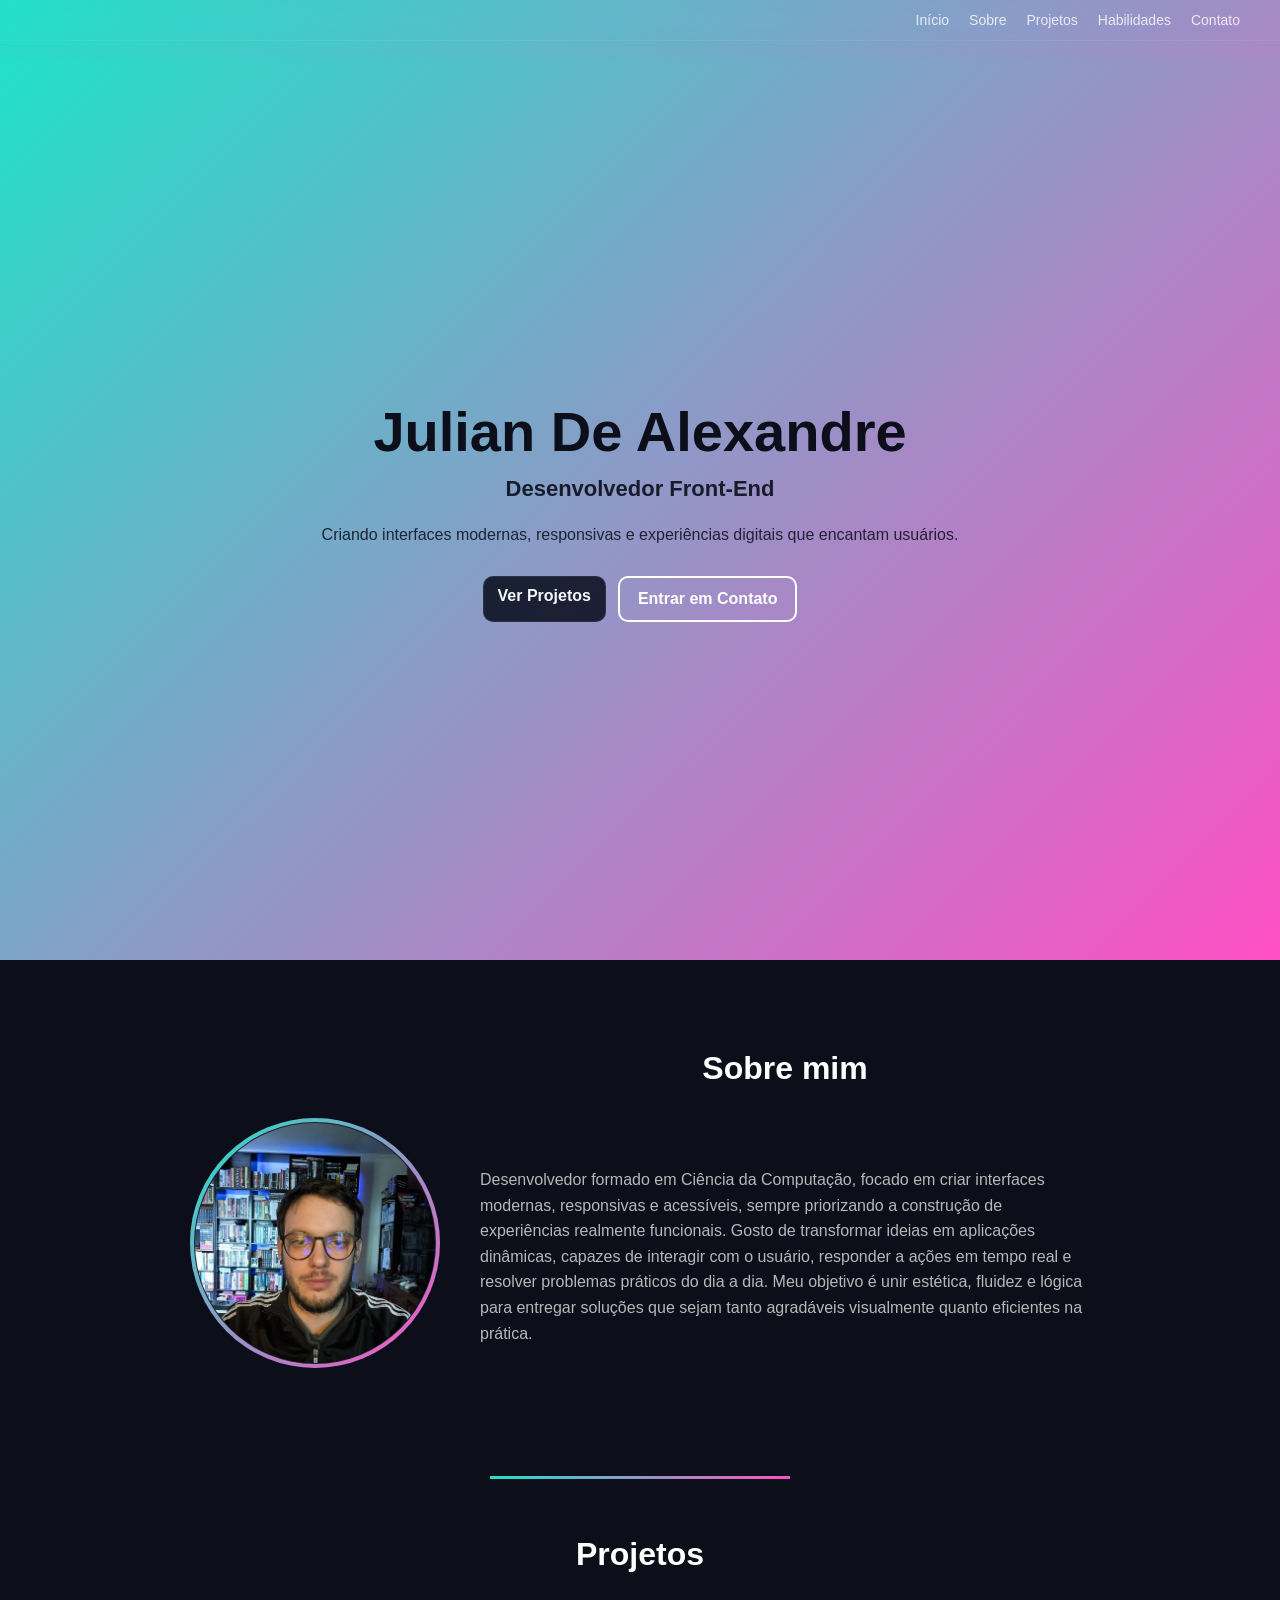
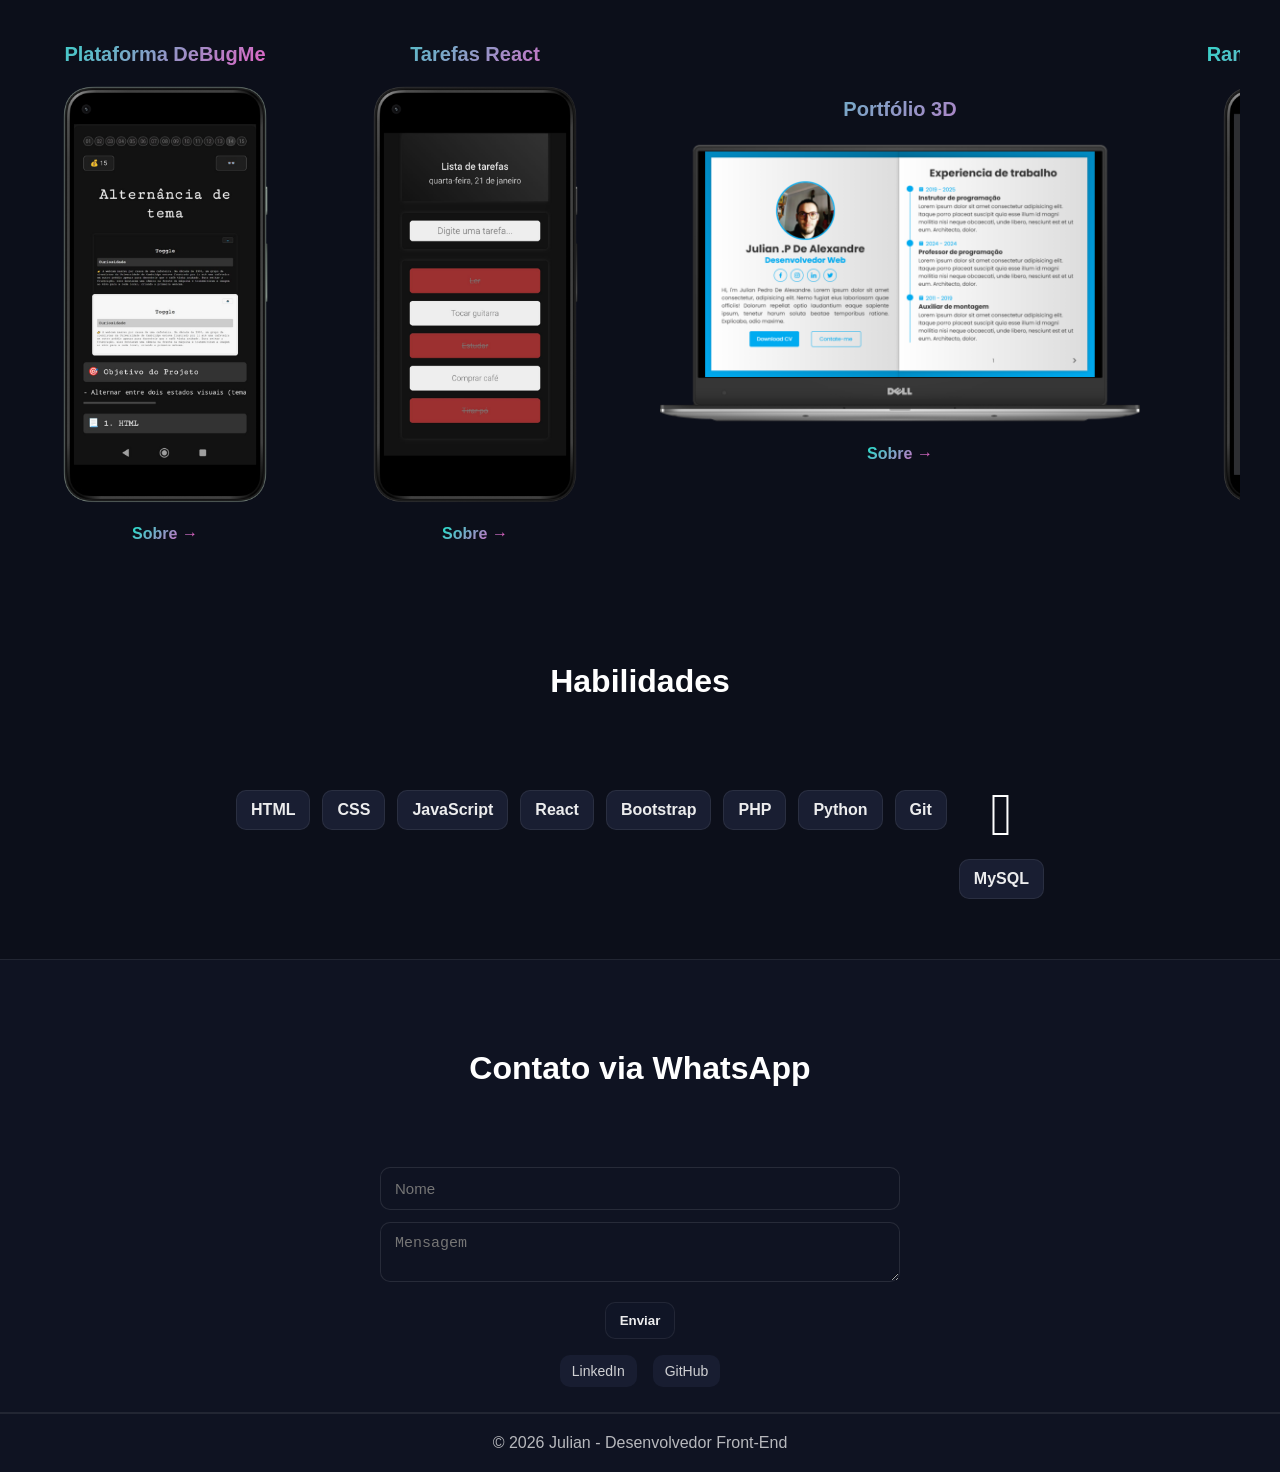
==== commit 9ee1155c: "feat: mensagem de contato sendo enviada por wahtsapp" ====
--- a/index.html
+++ b/index.html
@@ -87,7 +87,7 @@
                             →</span>
                     </div>
                 </article>
-                <!-- projeto 5 -->
+<!-- projeto 5 -->
                 <article class="card-smartphone">
                     <div class="thumb"
                         style="background-image: url('./img/WhatsApp\ Image\ 2026-01-21\ at\ 16.01.15-portrait.png')">
@@ -127,7 +127,7 @@
                             →</span>
                     </div>
                 </article>
-                <!-- projeto 2 -->
+<!-- projeto 2 -->
                 <article class="card-smartphone">
                     <div class="thumb"
                         style="background-image: url('./img/WhatsApp\ Image\ 2026-01-15\ at\ 21.52.43-portrait.png');">
@@ -137,6 +137,18 @@
                     <div class="card-info">
                         <span class="card-sobre"
                             onclick="openModal('To Do List', 'To Do List é um sistema de gerenciamento de tarefas que permite atribuir níveis de prioridade, filtrar itens por status de conclusão e persistir os dados localmente utilizando localStorage, garantindo que as informações permaneçam disponíveis mesmo após o encerramento da sessão do navegador. ', 'https://julianpedrodealexandre.github.io/ListaTarefasJs/', ['bx bxl-html5', 'bx bxl-css3', 'bx bxl-javascript'])">Sobre
+                            →</span>
+                    </div>
+                </article>
+ <!-- projeto 6------>
+                <article class="card-smartphone">
+                    <div class="thumb"
+                        style="background-image: url('./img/WhatsApp\ Image\ 2026-01-22\ at\ 11.49.01-portrait.png');">
+                        <h3>Relógio De Ponto</h3>
+                    </div>
+                    <div class="card-info">
+                        <span class="card-sobre"
+                            onclick="openModal('Rélogio De Ponto ', 'Este projeto implementa um sistema de registro de ponto baseado em lógica de eventos, persistência local e renderização dinâmica utilizando JavaScript. A aplicação foi projetada para demonstrar um fluxo de dados estruturado, combinando manipulação eficiente do DOM, orientação a objetos para modelagem dos registros, e uso do LocalStorage para armazenamento persistente. Além disso, o projeto explora estruturas de dados como arrays e objetos para organizar, buscar e atualizar informações em tempo real, garantindo uma experiência interativa e responsiva. ', 'https://julianpedrodealexandre.github.io/Relogio-de-Ponto/', ['bx bxl-html5', 'bx bxl-css3', 'bx bxl-javascript'])">Sobre
                             →</span>
                     </div>
                 </article>
@@ -210,11 +222,12 @@
     <!-- Contato -->
     <section id="contato" class="section contact">
         <div class="container" style="max-width: 720px;">
-            <h2 class="section-title">Contato</h2>
-            <form>
-                <input type="text" class="input" placeholder="Nome" required />
-                <input type="email" class="input" placeholder="Email" required />
-                <textarea class="input" placeholder="Mensagem" required></textarea>
+            <h2 class="section-title">Contato via WhatsApp</h2>
+            <!-- <form id="emailForm"> -->
+            <form id="whatsappForm">
+                <input type="text" id="nome" class="input" placeholder="Nome" required />
+                <!-- <input type="email" id="nomeEmail" class="input" placeholder="Email" required /> -->
+                <textarea id="mensagem" class="input" placeholder="Mensagem" required></textarea>
                 <div class="actions">
                     <button type="submit" class="btn">Enviar</button>
                 </div>
--- a/style.css
+++ b/style.css
@@ -401,7 +401,7 @@
 
 }
 
-.pill-modal {
+/* .pill-modal {
     padding: 4px 8px;
     border-radius: 10px;
     background: #1b2035;
@@ -410,8 +410,8 @@
     color: #fff;
     opacity: 0.92;
     transition: transform .2s ease, opacity .2s ease;
-    /* background: linear-gradient(135deg, var(--accent-a), var(--accent-b)); */
-}
+    background: linear-gradient(135deg, var(--accent-a), var(--accent-b));
+} */
 
 .card-sobre {
     font-weight: 600;
@@ -489,17 +489,7 @@
     /* background: linear-gradient(135deg, var(--accent-a), var(--accent-b)); */
 }
 
-.pill-modal {
-    padding: 4px 8px;
-    border-radius: 10px;
-    background: #1b2035;
-    border: 1px solid var(--line);
-    font-weight: 400;
-    color: #fff;
-    opacity: 0.92;
-    transition: transform .2s ease, opacity .2s ease;
-    /* background: linear-gradient(135deg, var(--accent-a), var(--accent-b)); */
-}
+
 
 .pill-icon {
     display: flex;
@@ -511,6 +501,18 @@
     font-size: 60px;
     margin-bottom: 10px;
 
+}
+/* .modal-icons-container{
+    display: flex;
+    justify-content: center;
+} */
+.modal-icons-container i {
+    font-size: 50px !important; 
+    transition: transform 0.3s ease;
+}
+
+.modal-icons-container i:hover {
+    transform: scale(1.1);
 }
 
 /* .pill-modal:hover{
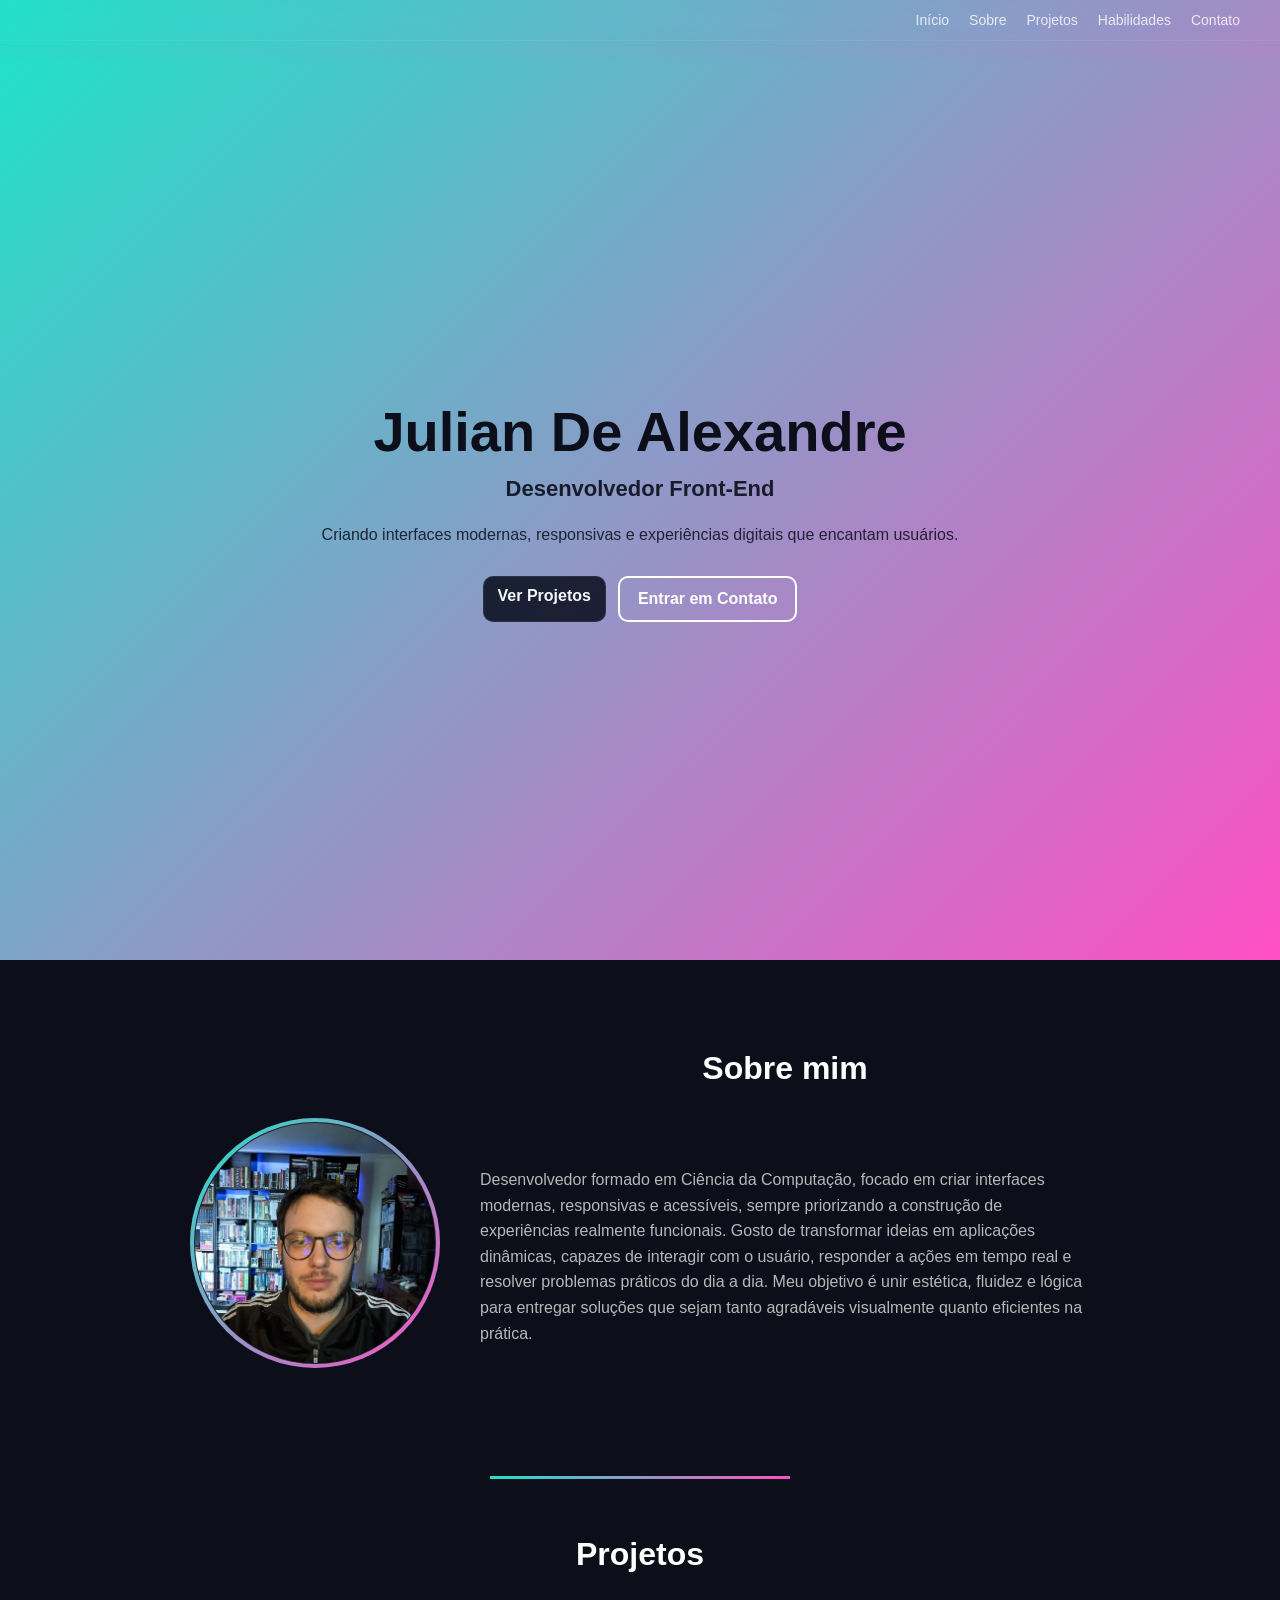
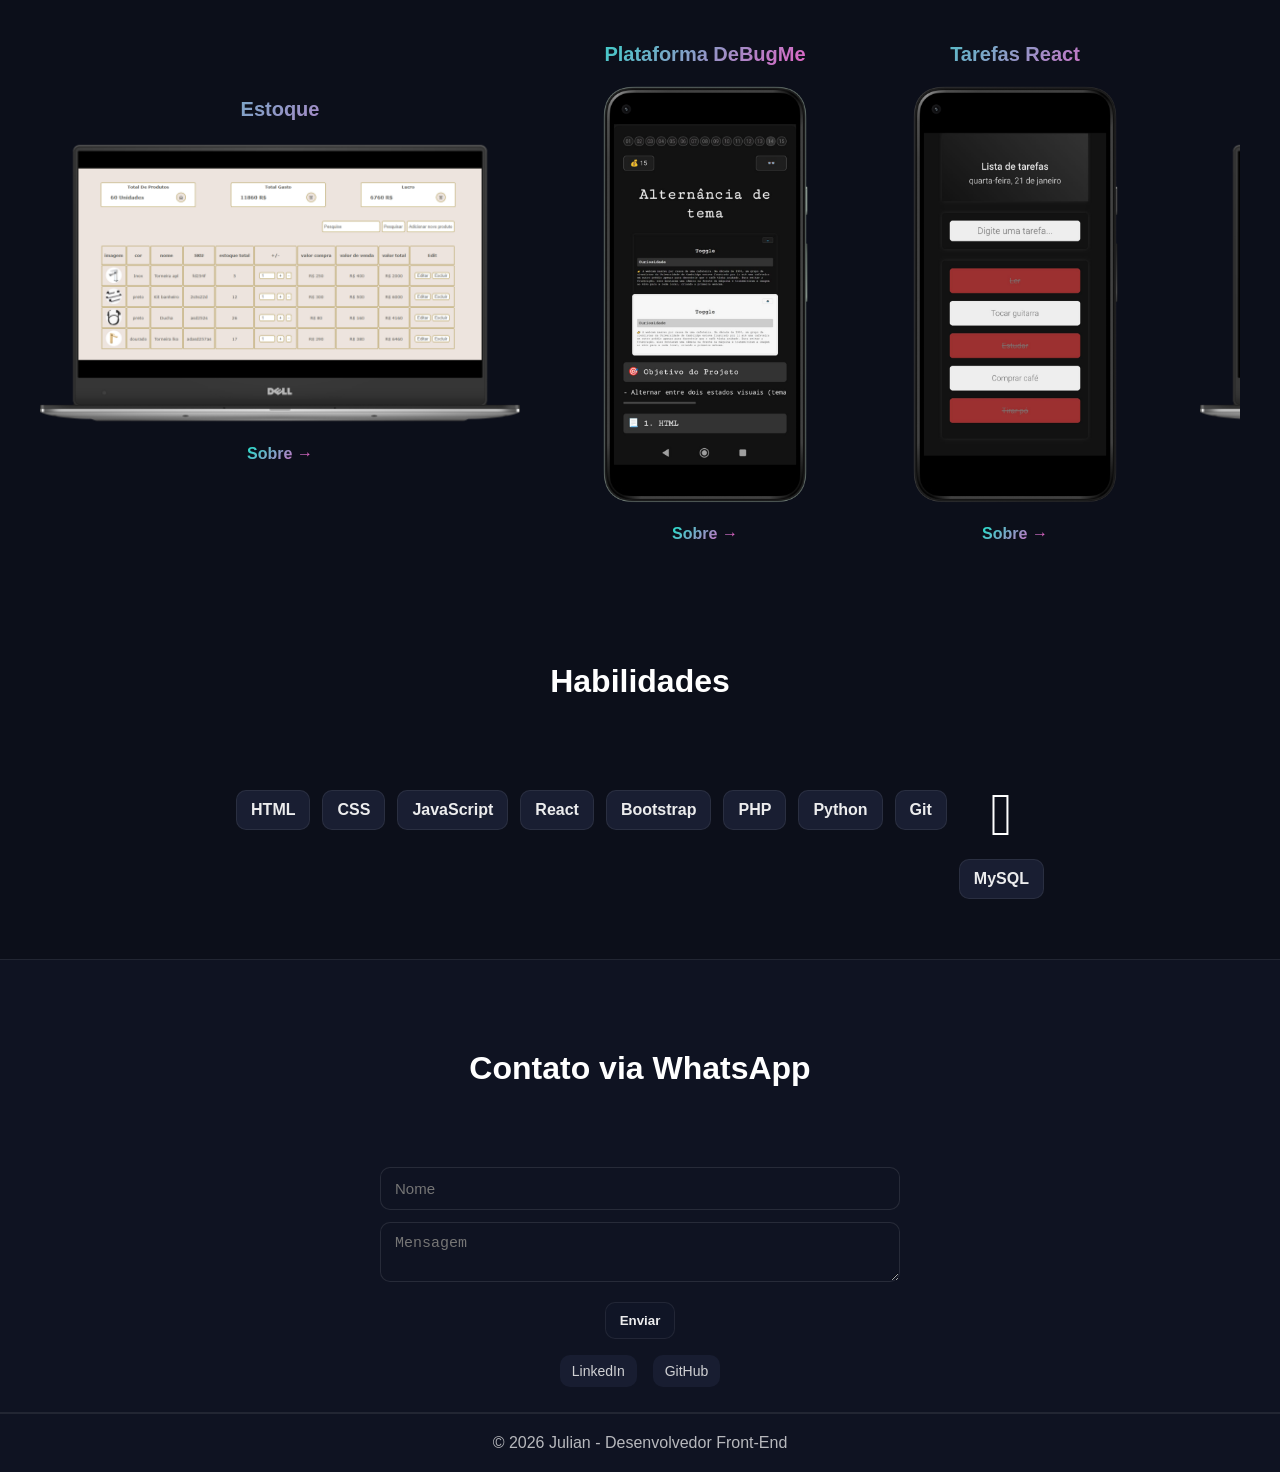
==== commit 6ebf17f8: "feat: add projeto 0 react" ====
--- a/index.html
+++ b/index.html
@@ -8,13 +8,13 @@
     <link rel="stylesheet" href="./style.css">
     <link href='https://cdn.boxicons.com/3.0.7/fonts/brands/boxicons-brands.min.css' rel='stylesheet'>
     <!-- Basic Icons -->
-<link href="https://cdn.boxicons.com/3.0.8/fonts/basic/boxicons.min.css" rel="stylesheet">
-<!-- Filled Icons -->
-<link href="https://cdn.boxicons.com/3.0.8/fonts/filled/boxicons-filled.min.css" rel="stylesheet">
-<!-- Brand Icons -->
-<link href="https://cdn.boxicons.com/3.0.8/fonts/brands/boxicons-brands.min.css" rel="stylesheet">
-<link href='https://unpkg.com/boxicons@2.1.4/css/boxicons.min.css' rel='stylesheet'>
-<link rel="icon" type="image/png" href="./img/logo.png">
+    <link href="https://cdn.boxicons.com/3.0.8/fonts/basic/boxicons.min.css" rel="stylesheet">
+    <!-- Filled Icons -->
+    <link href="https://cdn.boxicons.com/3.0.8/fonts/filled/boxicons-filled.min.css" rel="stylesheet">
+    <!-- Brand Icons -->
+    <link href="https://cdn.boxicons.com/3.0.8/fonts/brands/boxicons-brands.min.css" rel="stylesheet">
+    <link href='https://unpkg.com/boxicons@2.1.4/css/boxicons.min.css' rel='stylesheet'>
+    <link rel="icon" type="image/png" href="./img/logo.png">
 
 </head>
 
@@ -54,32 +54,55 @@
                 </div>
                 <div>
                     <h2 class="section-title">Sobre mim</h2>
-                    <p class="paragraph-sobre">Desenvolvedor formado em Ciência da Computação, focado em criar interfaces modernas, responsivas e acessíveis, sempre priorizando a construção de experiências realmente funcionais. Gosto de transformar ideias em aplicações dinâmicas, capazes de interagir com o usuário, responder a ações em tempo real e resolver problemas práticos do dia a dia. Meu objetivo é unir estética, fluidez e lógica para entregar soluções que sejam tanto agradáveis visualmente quanto eficientes na prática.</p>
-                </div>
-            </div>
-        </div>
-    </section>
-<div class="container-linha">
-    <div class="linha-divisora"></div>
-</div>
+                    <p class="paragraph-sobre">Desenvolvedor formado em Ciência da Computação, focado em criar
+                        interfaces modernas, responsivas e acessíveis, sempre priorizando a construção de experiências
+                        realmente funcionais. Gosto de transformar ideias em aplicações dinâmicas, capazes de interagir
+                        com o usuário, responder a ações em tempo real e resolver problemas práticos do dia a dia. Meu
+                        objetivo é unir estética, fluidez e lógica para entregar soluções que sejam tanto agradáveis
+                        visualmente quanto eficientes na prática.</p>
+                </div>
+            </div>
+        </div>
+    </section>
+    <div class="container-linha">
+        <div class="linha-divisora"></div>
+    </div>
 
     <!-- Projetos -->
     <section id="projetos" class="section-projetos projetos">
         <div class="container">
             <h2 class="section-title-projects">Projetos</h2>
 
-<!-- projeto1             -->
+
+
+            <!-- projeto0 -->
             <div class="projects-grid">
+
+                <article class="card-laptop">
+                    <div class="thumb-laptop"
+                        style="background-image: url('./img/projeto0.png');">
+                        <h3 class="h3-laptop">Estoque</h3>
+
+                    </div>
+                    <div class="card-info-laptop">
+                        <span class="card-sobre-laptop"
+                            onclick="openModal('Sistema de Estoque', 'Aplicação de gerenciamento de estoque desenvolvida em React, com Vite. Utilizando estados, efeitos e componentização para organizar produtos, controlar entradas e saídas, e calcular indicadores financeiros em tempo real. O projeto faz uso de useState e useEffect. ', 'https://julianpedrodealexandre.github.io/estoqueMarbleLove/', ['bx bxl-html5', 'bx bxl-css3', 'bx bxl-javascript', 'bx bxl-react'])">Sobre
+                            →</span>
+                    </div>
+                </article>
+
+
+
                 <article class="card-smartphone">
                     <div class="thumb"
                         style="background-image: url('./img/WhatsApp Image 2026-01-15 at 19.53.18-portrait.png');">
                         <h3 id="3D">Plataforma DeBugMe</h3>
-                    <div class="esq">
-                        <i class='bx  bx-arrow-left-stroke'></i> 
-                    </div>
-                    <div class="dir">
-                        <i class='bx  bx-arrow-right-stroke'></i> 
-                    </div>
+                        <div class="esq">
+                            <i class='bx  bx-arrow-left-stroke'></i>
+                        </div>
+                        <div class="dir">
+                            <i class='bx  bx-arrow-right-stroke'></i>
+                        </div>
                     </div>
                     <div class="card-info">
                         <span class="card-sobre"
@@ -87,7 +110,7 @@
                             →</span>
                     </div>
                 </article>
-<!-- projeto 5 -->
+                <!-- projeto 5 -->
                 <article class="card-smartphone">
                     <div class="thumb"
                         style="background-image: url('./img/WhatsApp\ Image\ 2026-01-21\ at\ 16.01.15-portrait.png')">
@@ -101,7 +124,7 @@
                     </div>
                 </article>
 
-<!-- projeto 3                 -->
+                <!-- projeto 3                 -->
                 <article class="card-laptop">
                     <div class="thumb-laptop"
                         style="background-image: url('./img/imagem_2026-01-15_225317561-front.png');">
@@ -114,7 +137,7 @@
                             →</span>
                     </div>
                 </article>
-<!-- projeto 4 -->
+                <!-- projeto 4 -->
                 <article class="card-smartphone">
                     <div class="thumb"
                         style="background-image: url('./img/WhatsApp\ Image\ 2026-01-19\ at\ 10.51.46-portrait.png')">
@@ -127,7 +150,7 @@
                             →</span>
                     </div>
                 </article>
-<!-- projeto 2 -->
+                <!-- projeto 2 -->
                 <article class="card-smartphone">
                     <div class="thumb"
                         style="background-image: url('./img/WhatsApp\ Image\ 2026-01-15\ at\ 21.52.43-portrait.png');">
@@ -140,7 +163,7 @@
                             →</span>
                     </div>
                 </article>
- <!-- projeto 6------>
+                <!-- projeto 6------>
                 <article class="card-smartphone">
                     <div class="thumb"
                         style="background-image: url('./img/WhatsApp\ Image\ 2026-01-22\ at\ 11.49.01-portrait.png');">
@@ -164,7 +187,7 @@
             <h2 id="modalTitle"></h2>
             <p id="modalText"></p>
             <br>
-                    <div class="modal-icons-container" style="font-size: 2rem;"></div>
+            <div class="modal-icons-container" style="font-size: 2rem;"></div>
 
 
             <br>
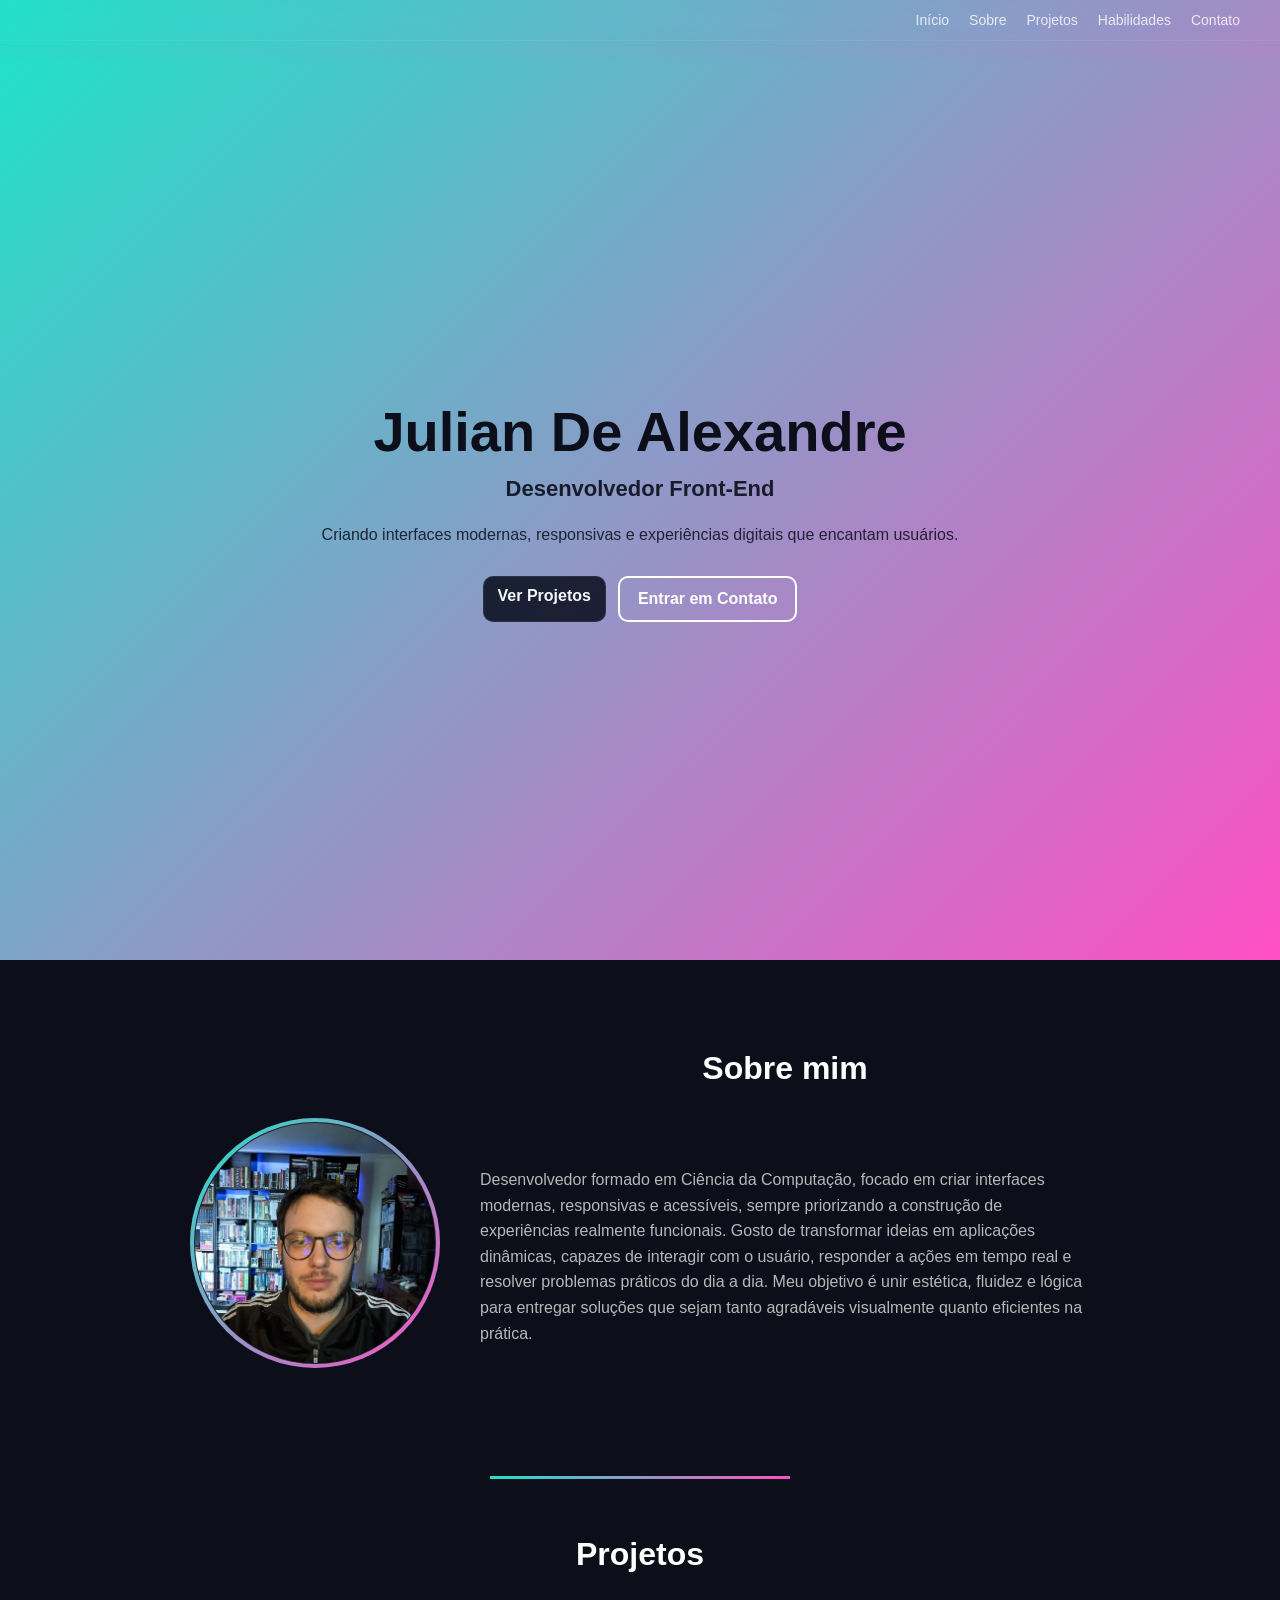
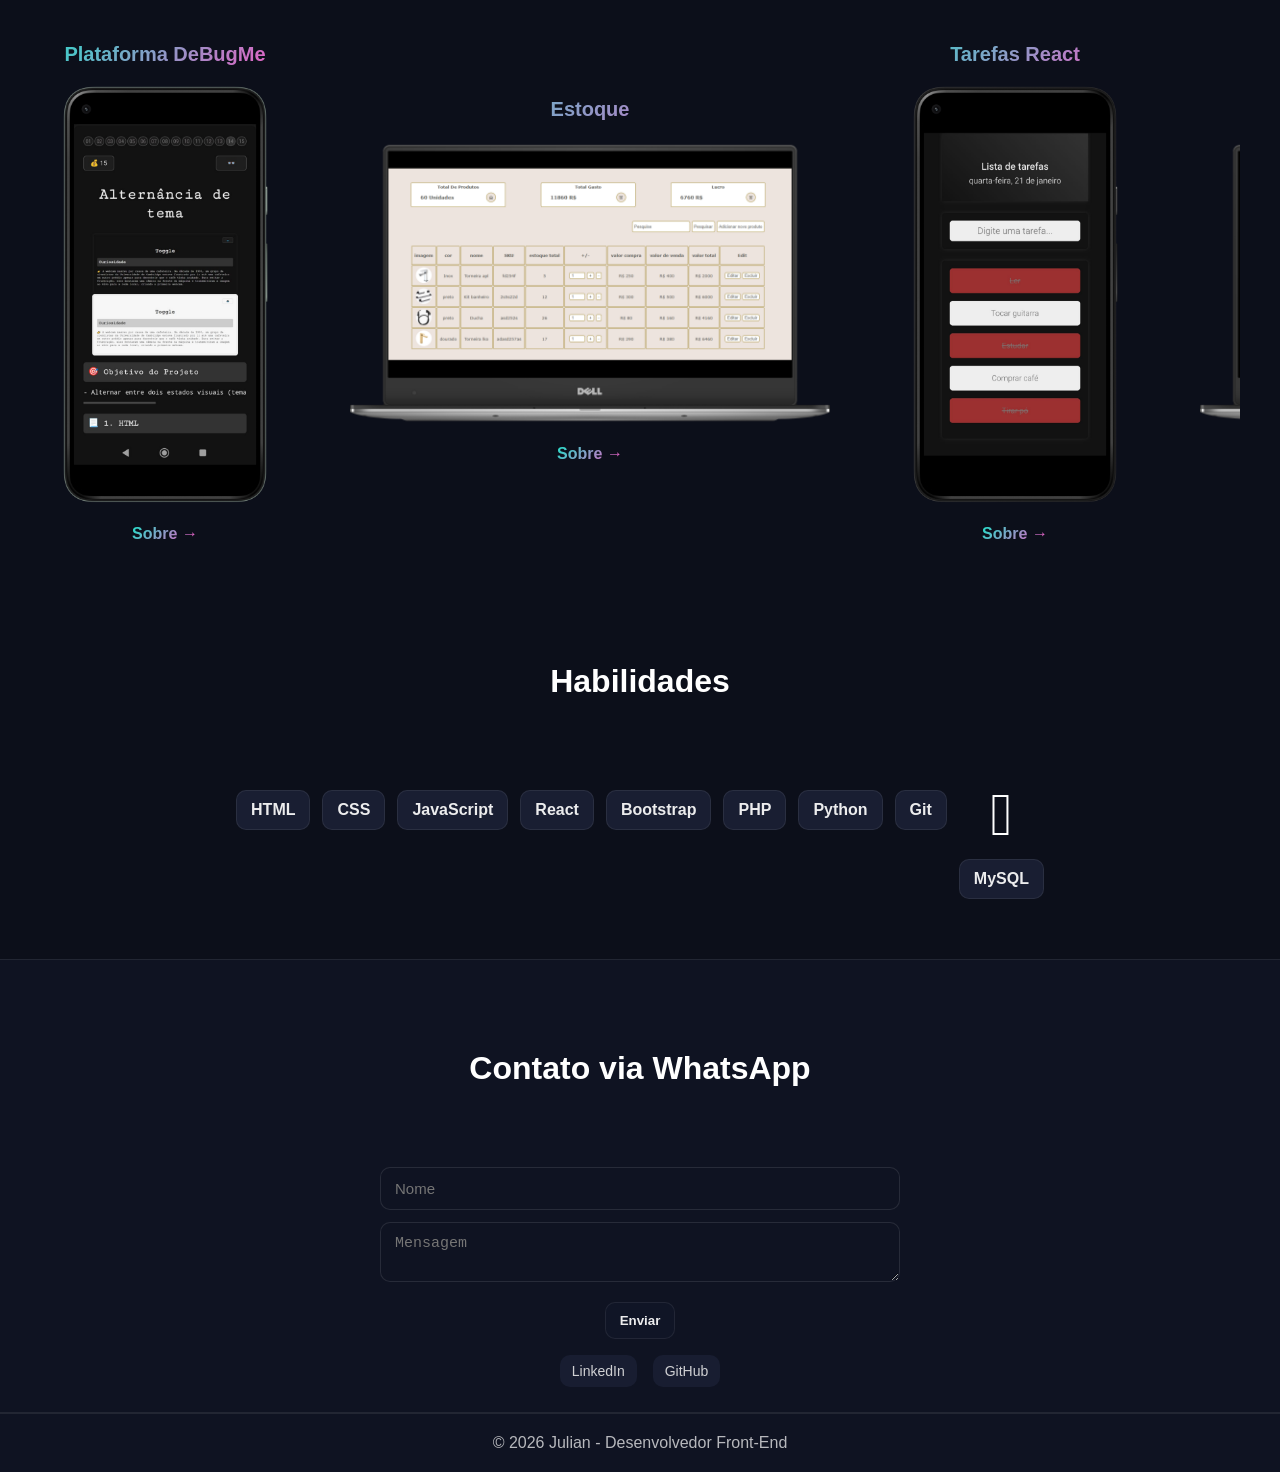
==== commit feba01cf: "fix: ordem dos projetos" ====
--- a/index.html
+++ b/index.html
@@ -78,21 +78,6 @@
             <!-- projeto0 -->
             <div class="projects-grid">
 
-                <article class="card-laptop">
-                    <div class="thumb-laptop"
-                        style="background-image: url('./img/projeto0.png');">
-                        <h3 class="h3-laptop">Estoque</h3>
-
-                    </div>
-                    <div class="card-info-laptop">
-                        <span class="card-sobre-laptop"
-                            onclick="openModal('Sistema de Estoque', 'Aplicação de gerenciamento de estoque desenvolvida em React, com Vite. Utilizando estados, efeitos e componentização para organizar produtos, controlar entradas e saídas, e calcular indicadores financeiros em tempo real. O projeto faz uso de useState e useEffect. ', 'https://julianpedrodealexandre.github.io/estoqueMarbleLove/', ['bx bxl-html5', 'bx bxl-css3', 'bx bxl-javascript', 'bx bxl-react'])">Sobre
-                            →</span>
-                    </div>
-                </article>
-
-
-
                 <article class="card-smartphone">
                     <div class="thumb"
                         style="background-image: url('./img/WhatsApp Image 2026-01-15 at 19.53.18-portrait.png');">
@@ -107,6 +92,19 @@
                     <div class="card-info">
                         <span class="card-sobre"
                             onclick="openModal('Plataforma DeBugMe', 'DeBugMe é uma plataforma criada para solucionar uma demanda real em uma escola de programação, onde faltavam projetos que ajudassem os alunos a evoluir e avançar de nível constantemente. A plataforma foi pensada para ser simples, rápida e funcional. O objetivo era ter tutoriais hospedados e de fácil acesso. ', 'https://julianpedrodealexandre.github.io/Projeto-Plataforma-DeBugMe/', ['bx bxl-html5', 'bx bxl-css3', 'bx bxl-javascript'] )">Sobre
+                            →</span>
+                    </div>
+                </article>
+
+                <article class="card-laptop">
+                    <div class="thumb-laptop"
+                        style="background-image: url('./img/projeto0.png');">
+                        <h3 class="h3-laptop">Estoque</h3>
+
+                    </div>
+                    <div class="card-info-laptop">
+                        <span class="card-sobre-laptop"
+                            onclick="openModal('Sistema de Estoque', 'Aplicação de gerenciamento de estoque desenvolvida em React, com Vite. Utilizando estados, efeitos e componentização para organizar produtos, controlar entradas e saídas, e calcular indicadores financeiros em tempo real. O projeto faz uso de useState e useEffect. ', 'https://julianpedrodealexandre.github.io/estoqueMarbleLove/', ['bx bxl-html5', 'bx bxl-css3', 'bx bxl-javascript', 'bx bxl-react'])">Sobre
                             →</span>
                     </div>
                 </article>
